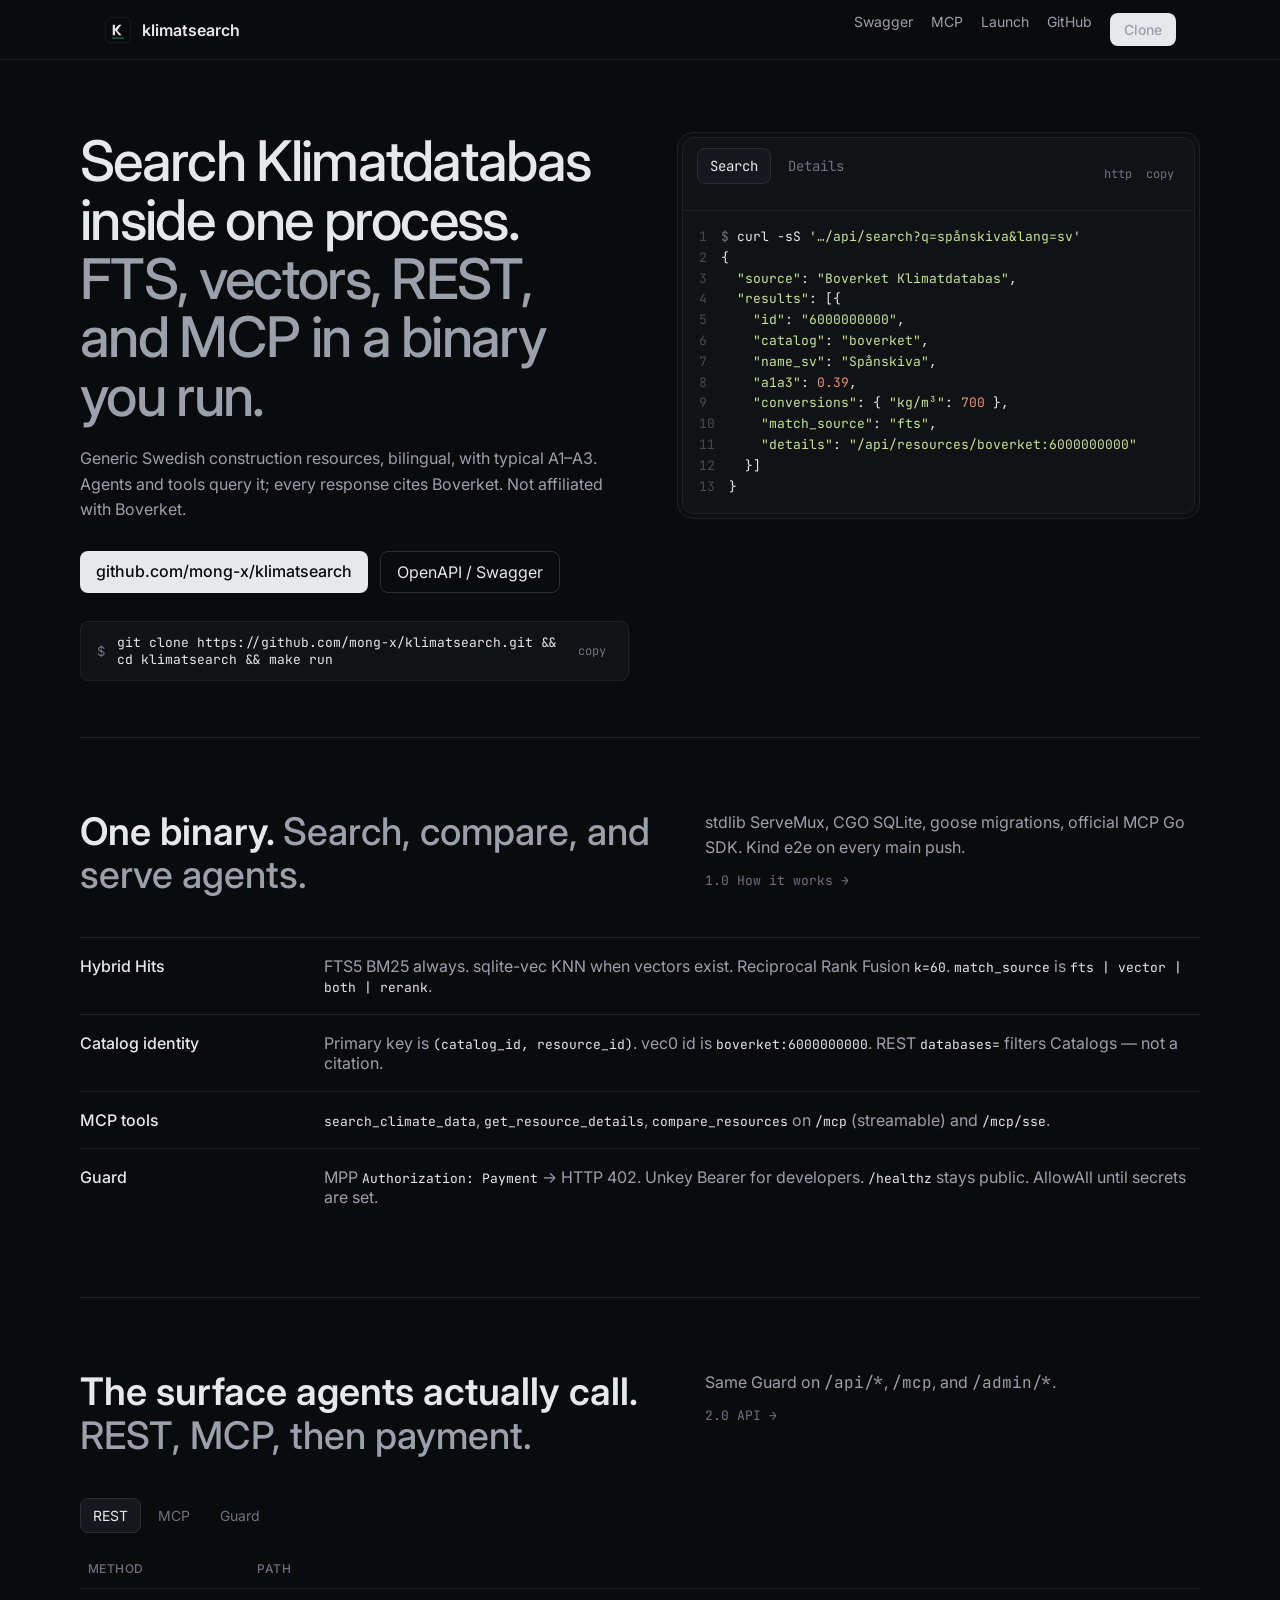
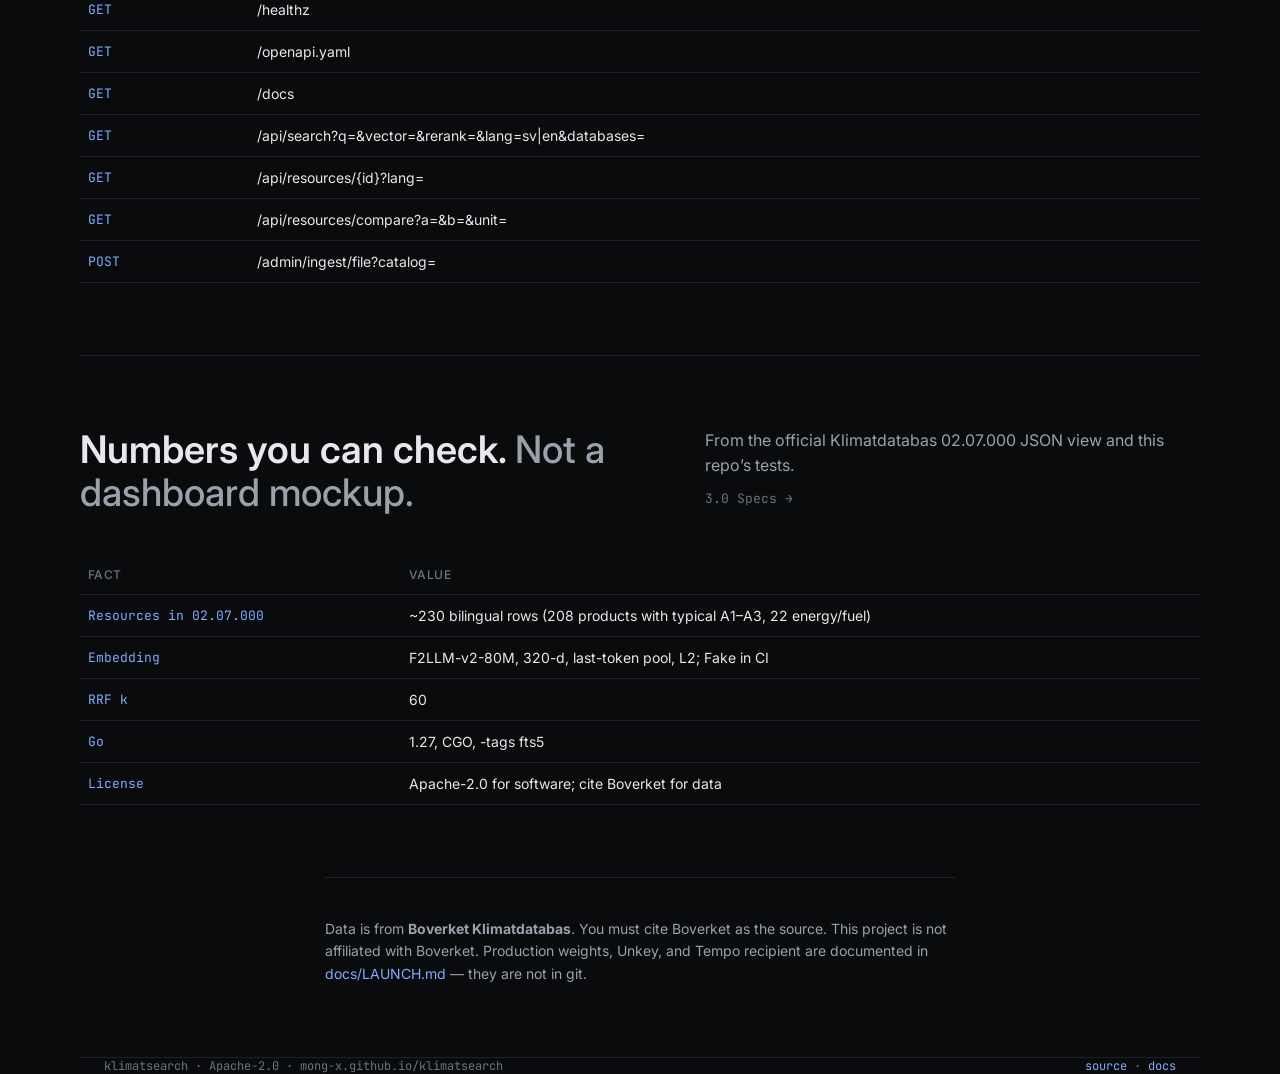
==== site/index.html @ 658141b3 "docs: OpenAPI 3 spec and Swagger UI on GitHub Pages Canonical spec is internal/api/openapi.yaml (ser" ====
<!DOCTYPE html>
<html lang="en">
<head>
  <meta charset="utf-8" />
  <meta name="viewport" content="width=device-width, initial-scale=1" />
  <title>klimatsearch — hybrid search + MCP for Boverket Klimatdatabas</title>
  <meta name="description" content="Single Go binary: SQLite FTS5 + sqlite-vec, REST and MCP over Boverket Klimatdatabas. Cite Boverket. Apache-2.0." />
  <link rel="canonical" href="https://mong-x.github.io/klimatsearch/" />
  <meta property="og:title" content="klimatsearch" />
  <meta property="og:description" content="Hybrid search and MCP server for Boverket Klimatdatabas." />
  <meta property="og:image" content="https://mong-x.github.io/klimatsearch/assets/og.jpg" />
  <meta property="og:type" content="website" />
  <meta name="twitter:card" content="summary_large_image" />
  <link rel="icon" href="assets/mark.svg" type="image/svg+xml" />
  <link rel="preconnect" href="https://fonts.googleapis.com" />
  <link rel="preconnect" href="https://fonts.gstatic.com" crossorigin />
  <link href="https://fonts.googleapis.com/css2?family=Inter:wght@400;500;600&family=JetBrains+Mono:wght@400;500&display=swap" rel="stylesheet" />
  <link rel="stylesheet" href="styles.css" />
</head>
<body>
  <nav>
    <div class="wrap" style="display:flex;align-items:center;gap:20px;width:100%">
      <a class="brand" href="./"><img src="assets/mark.svg" alt="" />klimatsearch</a>
      <div class="links">
        <a href="./swagger/">Swagger</a>
        <a href="https://github.com/mong-x/klimatsearch#mcp">MCP</a>
        <a href="https://github.com/mong-x/klimatsearch/blob/main/docs/LAUNCH.md">Launch</a>
        <a href="https://github.com/mong-x/klimatsearch">GitHub</a>
        <a class="btn" href="https://github.com/mong-x/klimatsearch#quick-start">Clone</a>
      </div>
    </div>
  </nav>

  <header class="wrap hero">
    <div>
      <h1>Search Klimatdatabas inside one process. <span>FTS, vectors, REST, and MCP in a binary you run.</span></h1>
      <p class="lead">Generic Swedish construction resources, bilingual, with typical A1–A3. Agents and tools query it; every response cites Boverket. Not affiliated with Boverket.</p>
      <div class="hero-actions">
        <a class="btn-primary" href="https://github.com/mong-x/klimatsearch">github.com/mong-x/klimatsearch</a>
        <a class="btn-ghost" href="./swagger/">OpenAPI / Swagger</a>
      </div>
      <div class="install" id="install">
        <span class="prompt">$</span>
        <code>git clone https://github.com/mong-x/klimatsearch.git &amp;&amp; cd klimatsearch &amp;&amp; make run</code>
        <button class="copy" type="button" data-copy="git clone https://github.com/mong-x/klimatsearch.git && cd klimatsearch && make run" aria-label="Copy install command">copy</button>
      </div>
    </div>
    <div class="frame" aria-label="Example search then details">
      <div class="frame-inner">
        <div class="chrome">
          <div class="tabs hero-tabs" role="tablist">
            <button type="button" role="tab" aria-selected="true" data-hero="search">Search</button>
            <button type="button" role="tab" aria-selected="false" data-hero="details">Details</button>
          </div>
          <span class="lang">http</span>
          <button class="copy" type="button" data-copy="curl -sS 'http://127.0.0.1:8080/api/search?q=spånskiva&amp;lang=sv'" aria-label="Copy curl">copy</button>
        </div>
        <pre class="hero-panel" id="hero-search"><span class="ln">1</span><span class="c">$</span> curl -sS <span class="s">'…/api/search?q=spånskiva&amp;lang=sv'</span>
<span class="ln">2</span>{
<span class="ln">3</span>  <span class="s">"source"</span>: <span class="s">"Boverket Klimatdatabas"</span>,
<span class="ln">4</span>  <span class="s">"results"</span>: [{
<span class="ln">5</span>    <span class="s">"id"</span>: <span class="s">"6000000000"</span>,
<span class="ln">6</span>    <span class="s">"catalog"</span>: <span class="s">"boverket"</span>,
<span class="ln">7</span>    <span class="s">"name_sv"</span>: <span class="s">"Spånskiva"</span>,
<span class="ln">8</span>    <span class="s">"a1a3"</span>: <span class="n">0.39</span>,
<span class="ln">9</span>    <span class="s">"conversions"</span>: { <span class="s">"kg/m³"</span>: <span class="n">700</span> },
<span class="ln">10</span>    <span class="s">"match_source"</span>: <span class="s">"fts"</span>,
<span class="ln">11</span>    <span class="s">"details"</span>: <span class="s">"/api/resources/boverket:6000000000"</span>
<span class="ln">12</span>  }]
<span class="ln">13</span>}</pre>
        <pre class="hero-panel" id="hero-details" hidden><span class="ln">1</span><span class="c">$</span> curl -sS <span class="s">'…/api/resources/boverket:6000000000'</span>
<span class="ln">2</span>{
<span class="ln">3</span>  <span class="s">"id"</span>: <span class="s">"6000000000"</span>,
<span class="ln">4</span>  <span class="s">"catalog"</span>: <span class="s">"boverket"</span>,
<span class="ln">5</span>  <span class="s">"name_sv"</span>: <span class="s">"Spånskiva"</span>,
<span class="ln">6</span>  <span class="s">"a1a3"</span>: <span class="n">0.39</span>,
<span class="ln">7</span>  <span class="s">"category"</span>: <span class="s">"Byggskivor"</span>,
<span class="ln">8</span>  <span class="s">"source"</span>: <span class="s">"Boverket Klimatdatabas"</span>,
<span class="ln">9</span>  <span class="s">"origin"</span>: <span class="s">"https://klimatdatabasen.boverket.se/detaljer/10/6000000000"</span>
<span class="ln">10</span>}
<span class="ln">11</span><span class="c"># GET …/api/resources/boverket:6000000000/origin → 302 to origin</span></pre>
      </div>
    </div>
  </header>

  <section class="wrap sec">
    <div class="head">
      <h2>One binary. <span>Search, compare, and serve agents.</span></h2>
      <p class="desc">stdlib ServeMux, CGO SQLite, goose migrations, official MCP Go SDK. Kind e2e on every main push.
        <span class="idx">1.0 How it works →</span>
      </p>
    </div>
    <dl class="defs">
      <div>
        <dt>Hybrid Hits</dt>
        <dd>FTS5 BM25 always. sqlite-vec KNN when vectors exist. Reciprocal Rank Fusion <code>k=60</code>. <code>match_source</code> is <code>fts | vector | both | rerank</code>.</dd>
      </div>
      <div>
        <dt>Catalog identity</dt>
        <dd>Primary key is <code>(catalog_id, resource_id)</code>. vec0 id is <code>boverket:6000000000</code>. REST <code>databases=</code> filters Catalogs — not a citation.</dd>
      </div>
      <div>
        <dt>MCP tools</dt>
        <dd><code>search_climate_data</code>, <code>get_resource_details</code>, <code>compare_resources</code> on <code>/mcp</code> (streamable) and <code>/mcp/sse</code>.</dd>
      </div>
      <div>
        <dt>Guard</dt>
        <dd>MPP <code>Authorization: Payment</code> → HTTP 402. Unkey Bearer for developers. <code>/healthz</code> stays public. AllowAll until secrets are set.</dd>
      </div>
    </dl>
  </section>

  <section class="wrap sec" id="api">
    <div class="head">
      <h2>The surface agents actually call. <span>REST, MCP, then payment.</span></h2>
      <p class="desc">Same Guard on <code>/api/*</code>, <code>/mcp</code>, and <code>/admin/*</code>.
        <span class="idx">2.0 API →</span>
      </p>
    </div>
    <div class="tabs" role="tablist">
      <button type="button" role="tab" aria-selected="true" data-tab="rest">REST</button>
      <button type="button" role="tab" aria-selected="false" data-tab="mcp">MCP</button>
      <button type="button" role="tab" aria-selected="false" data-tab="guard">Guard</button>
    </div>
    <div class="panel active" id="tab-rest" role="tabpanel">
      <table class="specs">
        <thead><tr><th>Method</th><th>Path</th></tr></thead>
        <tbody>
          <tr><td>GET</td><td>/healthz</td></tr>
          <tr><td>GET</td><td>/openapi.yaml</td></tr>
          <tr><td>GET</td><td>/docs</td></tr>
          <tr><td>GET</td><td>/api/search?q=&amp;vector=&amp;rerank=&amp;lang=sv|en&amp;databases=</td></tr>
          <tr><td>GET</td><td>/api/resources/{id}?lang=</td></tr>
          <tr><td>GET</td><td>/api/resources/compare?a=&amp;b=&amp;unit=</td></tr>
          <tr><td>POST</td><td>/admin/ingest/file?catalog=</td></tr>
        </tbody>
      </table>
    </div>
    <div class="panel" id="tab-mcp" role="tabpanel">
      <table class="specs">
        <thead><tr><th>Tool</th><th>Does</th></tr></thead>
        <tbody>
          <tr><td>search_climate_data</td><td>Query names and descriptions; optional databases[]</td></tr>
          <tr><td>get_resource_details</td><td>One Resource by prefixed or bare id</td></tr>
          <tr><td>compare_resources</td><td>A1–A3 of two Resources in one unit</td></tr>
        </tbody>
      </table>
    </div>
    <div class="panel" id="tab-guard" role="tabpanel">
      <table class="specs">
        <thead><tr><th>Credential</th><th>Result</th></tr></thead>
        <tbody>
          <tr><td>Authorization: Payment</td><td>mpp-go Charge; else 402 + WWW-Authenticate</td></tr>
          <tr><td>Authorization: Bearer</td><td>Unkey Keys.VerifyKey</td></tr>
          <tr><td>none, MPP configured</td><td>HTTP 402 challenge (no RPC)</td></tr>
          <tr><td>UNKEY_ROOT_KEY and MPP_SECRET_KEY unset</td><td>AllowAll (local / kind)</td></tr>
        </tbody>
      </table>
    </div>
  </section>

  <section class="wrap sec">
    <div class="head">
      <h2>Numbers you can check. <span>Not a dashboard mockup.</span></h2>
      <p class="desc">From the official Klimatdatabas 02.07.000 JSON view and this repo’s tests.
        <span class="idx">3.0 Specs →</span>
      </p>
    </div>
    <table class="specs">
      <thead><tr><th>Fact</th><th>Value</th></tr></thead>
      <tbody>
        <tr><td>Resources in 02.07.000</td><td>~230 bilingual rows (208 products with typical A1–A3, 22 energy/fuel)</td></tr>
        <tr><td>Embedding</td><td>F2LLM-v2-80M, 320-d, last-token pool, L2; Fake in CI</td></tr>
        <tr><td>RRF k</td><td>60</td></tr>
        <tr><td>Go</td><td>1.27, CGO, -tags fts5</td></tr>
        <tr><td>License</td><td>Apache-2.0 for software; cite Boverket for data</td></tr>
      </tbody>
    </table>
  </section>

  <p class="wrap cite">Data is from <strong>Boverket Klimatdatabas</strong>. You must cite Boverket as the source. This project is not affiliated with Boverket. Production weights, Unkey, and Tempo recipient are documented in <a href="https://github.com/mong-x/klimatsearch/blob/main/docs/LAUNCH.md">docs/LAUNCH.md</a> — they are not in git.</p>

  <footer class="wrap">
    <span>klimatsearch · Apache-2.0 · mong-x.github.io/klimatsearch</span>
    <span><a href="https://github.com/mong-x/klimatsearch">source</a> · <a href="https://github.com/mong-x/klimatsearch/blob/main/docs/README.md">docs</a></span>
  </footer>

  <script>
    document.querySelectorAll("[data-copy]").forEach((btn) => {
      btn.addEventListener("click", async () => {
        const text = btn.getAttribute("data-copy") || "";
        try {
          await navigator.clipboard.writeText(text);
          const prev = btn.textContent;
          btn.textContent = "copied";
          btn.setAttribute("aria-live", "polite");
          setTimeout(() => { btn.textContent = prev; }, 1200);
        } catch (_) {}
      });
    });
    const tabs = document.querySelectorAll('[data-tab]');
    tabs.forEach((tab) => {
      tab.addEventListener("click", () => {
        const id = tab.getAttribute("data-tab");
        tabs.forEach((t) => t.setAttribute("aria-selected", t === tab ? "true" : "false"));
        document.querySelectorAll(".panel").forEach((p) => {
          p.classList.toggle("active", p.id === "tab-" + id);
        });
      });
    });
    const heroTabs = document.querySelectorAll("[data-hero]");
    heroTabs.forEach((tab) => {
      tab.addEventListener("click", () => {
        const id = tab.getAttribute("data-hero");
        heroTabs.forEach((t) => t.setAttribute("aria-selected", t === tab ? "true" : "false"));
        document.querySelectorAll(".hero-panel").forEach((p) => {
          p.hidden = p.id !== "hero-" + id;
        });
        const copy = tab.closest(".chrome").querySelector(".copy");
        if (id === "details") {
          copy.setAttribute("data-copy", "curl -sS 'http://127.0.0.1:8080/api/resources/boverket:6000000000'");
        } else {
          copy.setAttribute("data-copy", "curl -sS 'http://127.0.0.1:8080/api/search?q=spånskiva&lang=sv'");
        }
      });
    });
  </script>
</body>
</html>
---- site/styles.css ----
:root {
  --bg-base: #0a0b0d;
  --bg-surface: #101216;
  --bg-elevated: #16181d;
  --border-subtle: #1e2127;
  --border-strong: #2a2e37;
  --text-primary: #e6e8eb;
  --text-secondary: #9ba1ac;
  --text-tertiary: #6b7280;
  --text-disabled: #454b54;
  --kw: #c792ea;
  --str: #c3e88d;
  --fn: #82aaff;
  --num: #f78c6c;
  --const: #ffcb6b;
  --pine: #1f6f4a;
  --font-sans: Inter, ui-sans-serif, system-ui, sans-serif;
  --font-mono: "JetBrains Mono", ui-monospace, monospace;
}

* { box-sizing: border-box; }
html, body { margin: 0; background: var(--bg-base); color: var(--text-primary); font-family: var(--font-sans); }
a { color: var(--fn); text-decoration: none; }
a:hover { text-decoration: underline; }
code, kbd, pre, .mono { font-family: var(--font-mono); }

.wrap { max-width: 1120px; margin: 0 auto; padding: 0 24px; }

nav {
  display: flex; align-items: center; gap: 20px;
  height: 60px; border-bottom: 1px solid var(--border-subtle);
  background: var(--bg-base); position: sticky; top: 0; z-index: 10;
}
nav .brand { display: flex; align-items: center; gap: 10px; color: var(--text-primary); font-weight: 600; }
nav .brand img { width: 28px; height: 28px; }
nav .links { margin-left: auto; display: flex; gap: 18px; font-size: 14px; }
nav .links a { color: var(--text-secondary); }
nav .btn {
  color: var(--bg-base); background: var(--text-primary);
  padding: 8px 14px; border-radius: 8px; font-size: 14px; font-weight: 500;
}
nav .btn:hover { text-decoration: none; opacity: 0.92; }

.hero { display: grid; grid-template-columns: 1.05fr 1fr; gap: 48px; padding: 72px 0 56px; align-items: start; }
.hero h1 {
  font-size: clamp(36px, 5vw, 56px); font-weight: 500; letter-spacing: -0.03em;
  line-height: 1.05; margin: 0 0 20px;
}
.hero h1 span { color: var(--text-secondary); }
.hero p.lead { color: var(--text-secondary); font-size: 16px; line-height: 1.6; max-width: 54ch; margin: 0 0 28px; }
.hero-actions { display: flex; gap: 12px; flex-wrap: wrap; margin-bottom: 28px; }
.hero-actions .btn-primary {
  background: var(--text-primary); color: var(--bg-base); padding: 10px 16px; border-radius: 8px; font-weight: 500;
}
.hero-actions .btn-ghost {
  border: 1px solid var(--border-strong); color: var(--text-primary); padding: 10px 16px; border-radius: 8px;
}
.hero-actions a:hover { text-decoration: none; }

.frame {
  border: 1px solid var(--border-subtle); background: #0d0e11;
  border-radius: 16px; padding: 4px;
}
.frame-inner {
  border: 1px solid var(--border-subtle); background: var(--bg-surface);
  border-radius: 12px; overflow: hidden;
}
.chrome {
  display: flex; align-items: center; gap: 8px;
  border-bottom: 1px solid var(--border-subtle); padding: 10px 14px;
  font-family: var(--font-mono); font-size: 13px; color: var(--text-secondary);
}
.hero-tabs { margin: 0; }
.hero-tabs button { font-family: var(--font-mono); font-size: 12px; padding: 4px 10px; }
pre[hidden] { display: none; }
.chrome .lang { margin-left: auto; color: var(--text-tertiary); font-size: 12px; }
.copy {
  background: none; border: 0; color: var(--text-tertiary); cursor: pointer;
  font-family: var(--font-mono); font-size: 12px;
}
.copy:hover { color: var(--text-secondary); }
pre {
  margin: 0; padding: 16px; overflow-x: auto; font-size: 13px; line-height: 1.6;
  color: var(--text-primary);
}
.ln { color: var(--text-disabled); user-select: none; padding-right: 14px; }
.k { color: var(--kw); }
.s { color: var(--str); }
.f { color: var(--fn); }
.n { color: var(--num); }
.c { color: var(--text-tertiary); }
.p { color: var(--pine); }

.install {
  display: flex; align-items: center; gap: 12px;
  border: 1px solid var(--border-subtle); background: var(--bg-surface);
  border-radius: 8px; padding: 12px 16px; font-size: 13px;
}
.install .prompt { color: var(--text-tertiary); user-select: none; }
.install code { color: var(--text-primary); }
.install .copy { margin-left: auto; }

.sec { padding: 72px 0; border-top: 1px solid var(--border-subtle); }
.head { display: grid; grid-template-columns: 1.2fr 1fr; gap: 32px; margin-bottom: 40px; }
.head h2 { font-size: clamp(26px, 3vw, 38px); font-weight: 600; line-height: 1.15; margin: 0; }
.head h2 span { color: var(--text-secondary); font-weight: 500; }
.head .desc { color: var(--text-secondary); font-size: 16px; line-height: 1.6; margin: 0; }
.head .idx { display: block; margin-top: 10px; font-family: var(--font-mono); font-size: 13px; color: var(--text-tertiary); }

dl.defs { margin: 0; }
dl.defs > div {
  display: grid; grid-template-columns: 220px 1fr; gap: 24px;
  padding: 18px 0; border-top: 1px solid var(--border-subtle);
}
dl.defs dt { font-weight: 500; }
dl.defs dd { margin: 0; color: var(--text-secondary); }
dl.defs dd code { font-size: 13px; color: var(--text-primary); }

.tabs { display: flex; gap: 4px; margin-bottom: 16px; }
.tabs button {
  background: transparent; border: 1px solid transparent; color: var(--text-tertiary);
  padding: 8px 12px; border-radius: 8px; cursor: pointer; font: inherit; font-size: 14px;
}
.tabs button[aria-selected="true"] {
  color: var(--text-primary); border-color: var(--border-strong); background: var(--bg-elevated);
}
.panel { display: none; }
.panel.active { display: block; }

table.specs { width: 100%; border-collapse: collapse; font-size: 14px; }
table.specs th, table.specs td {
  text-align: left; padding: 12px 8px; border-bottom: 1px solid var(--border-subtle);
  vertical-align: top;
}
table.specs th { color: var(--text-tertiary); font-weight: 500; font-size: 12px; letter-spacing: 0.04em; text-transform: uppercase; }
table.specs td:first-child { font-family: var(--font-mono); font-size: 13px; color: var(--fn); white-space: nowrap; }

.cite {
  border-top: 1px solid var(--border-subtle); padding: 40px 0 72px;
  color: var(--text-secondary); font-size: 14px; line-height: 1.6; max-width: 70ch;
}

footer {
  border-top: 1px solid var(--border-subtle); padding: 28px 0 48px;
  display: flex; justify-content: space-between; gap: 16px; flex-wrap: wrap;
  color: var(--text-tertiary); font-family: var(--font-mono); font-size: 12px;
}

@media (max-width: 860px) {
  .hero, .head, dl.defs > div { grid-template-columns: 1fr; gap: 16px; }
  nav .links a:not(.btn) { display: none; }
  .hero { padding: 40px 0 32px; }
  .sec { padding: 48px 0; }
  .hero-actions { flex-direction: column; align-items: stretch; }
  .hero-actions a { text-align: center; }
  .install { overflow-x: auto; }
}

@media (prefers-reduced-motion: reduce) {
  * { animation: none !important; transition: none !important; }
}
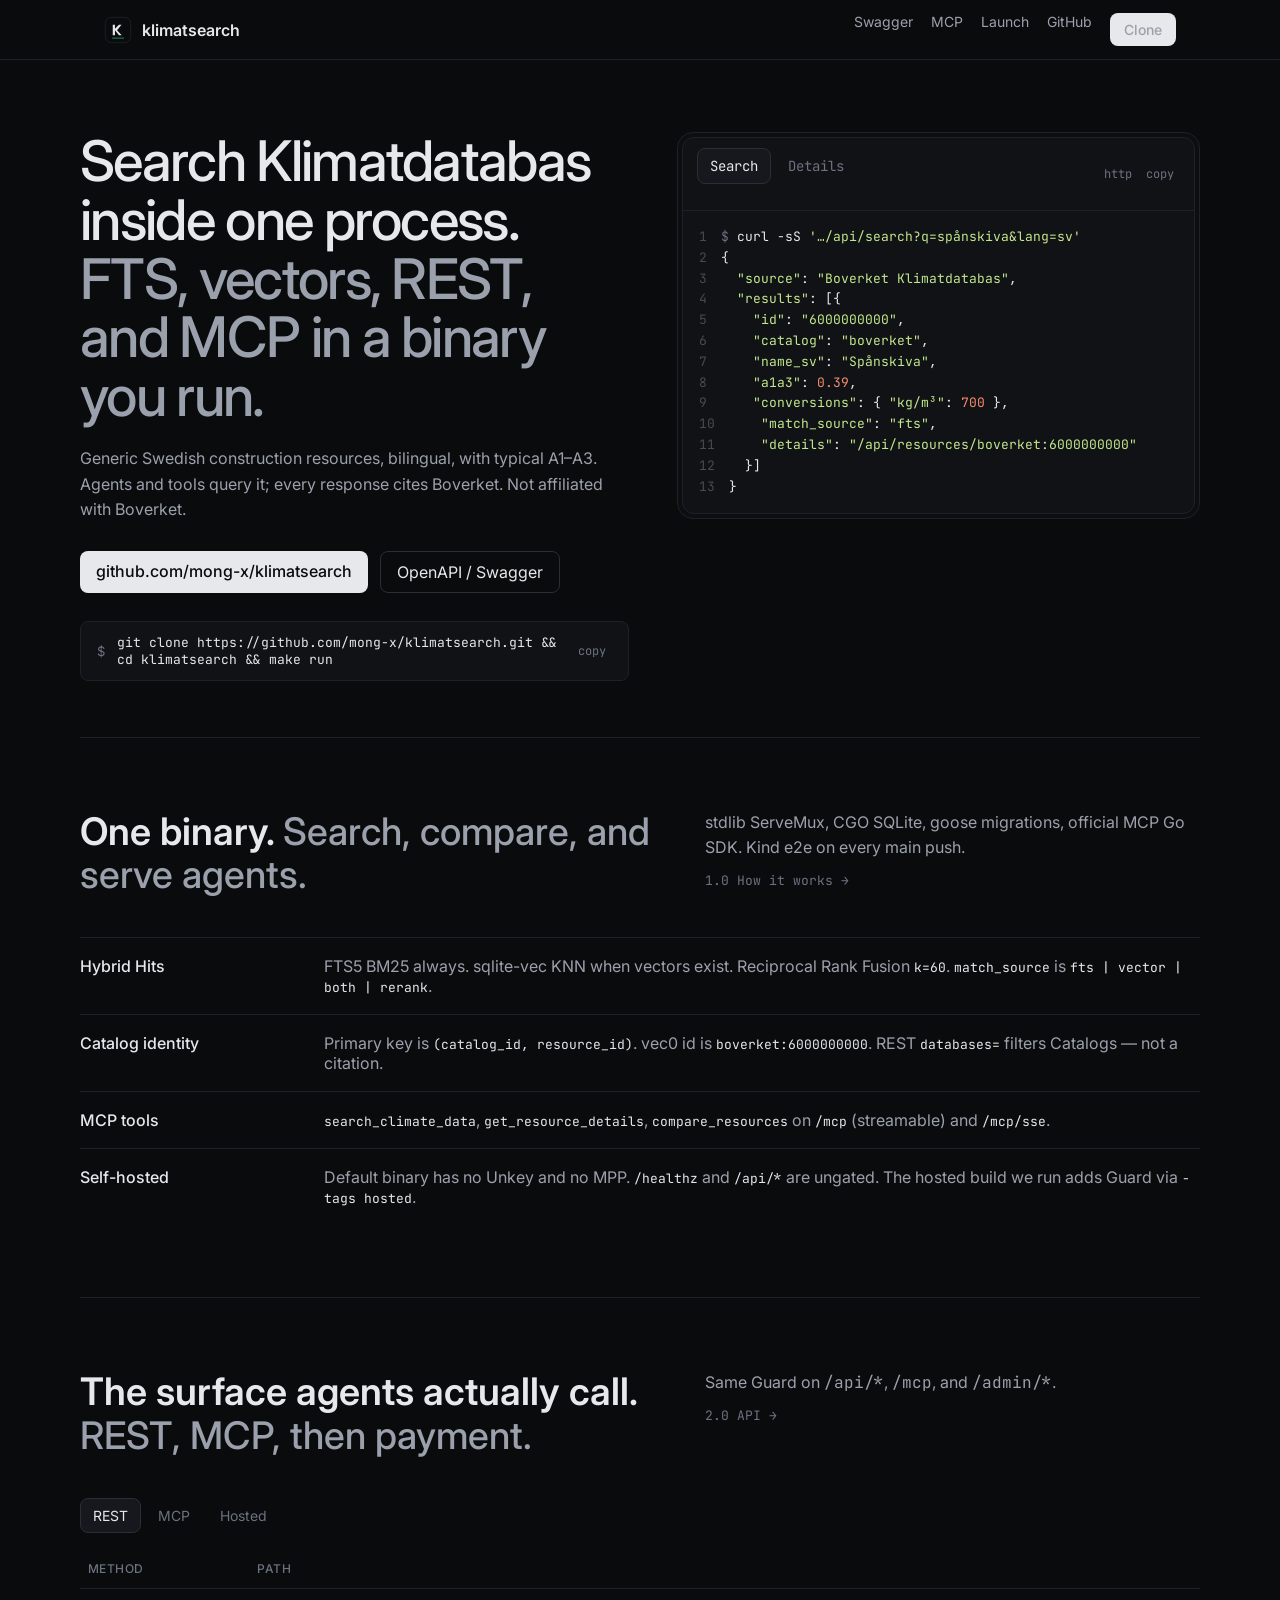
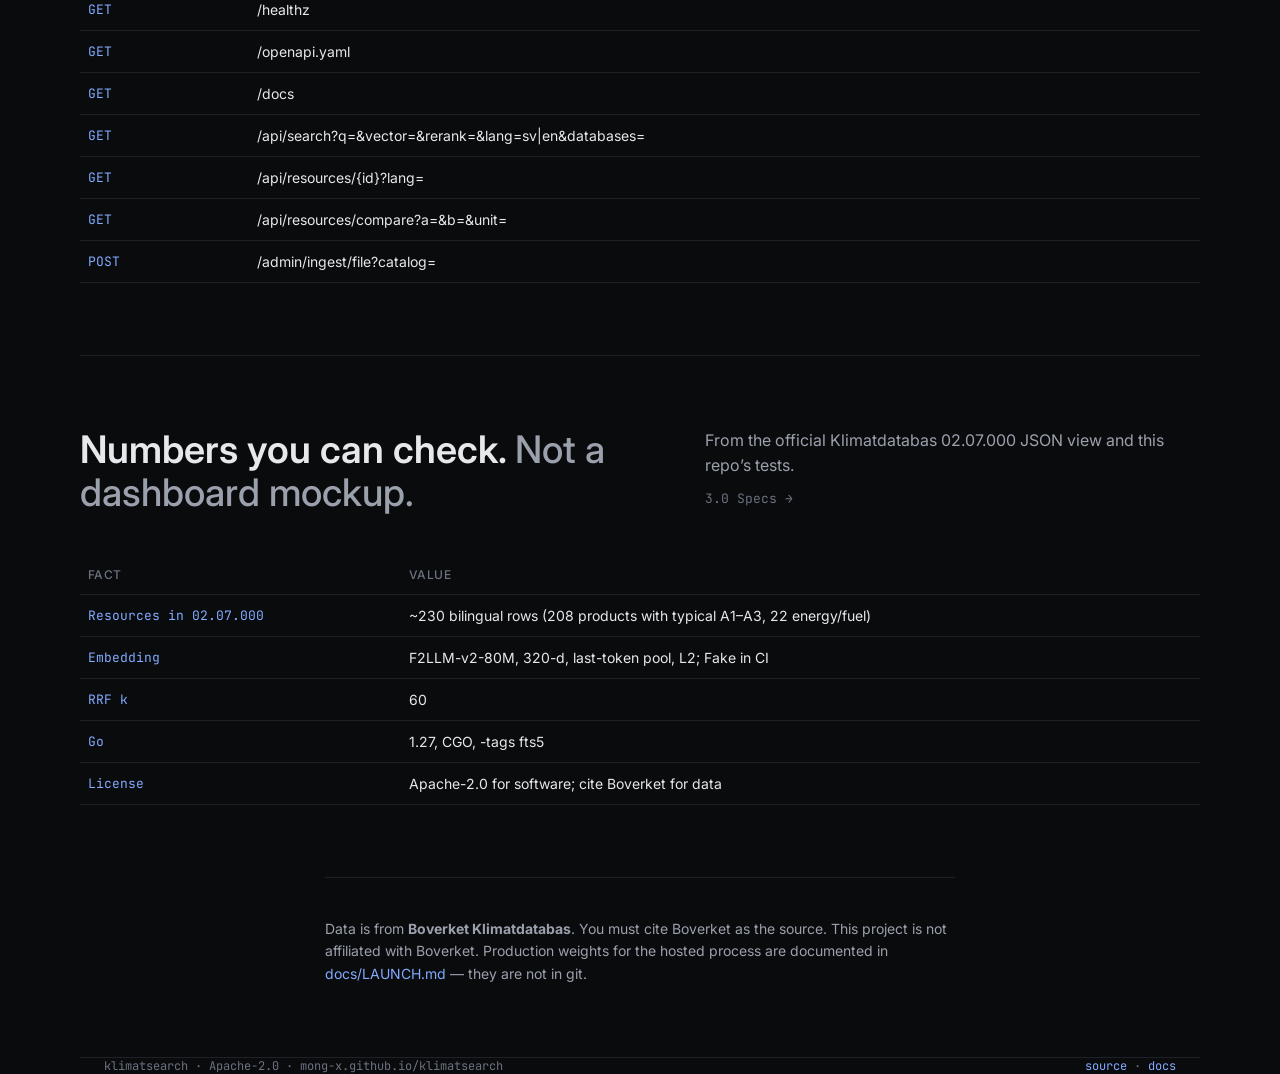
==== commit a707f63e: "build: keep Unkey and MPP out of the self-hosted binary Default make build/run/test and Docker compi" ====
--- a/site/index.html
+++ b/site/index.html
@@ -104,8 +104,8 @@
         <dd><code>search_climate_data</code>, <code>get_resource_details</code>, <code>compare_resources</code> on <code>/mcp</code> (streamable) and <code>/mcp/sse</code>.</dd>
       </div>
       <div>
-        <dt>Guard</dt>
-        <dd>MPP <code>Authorization: Payment</code> → HTTP 402. Unkey Bearer for developers. <code>/healthz</code> stays public. AllowAll until secrets are set.</dd>
+        <dt>Self-hosted</dt>
+        <dd>Default binary has no Unkey and no MPP. <code>/healthz</code> and <code>/api/*</code> are ungated. The hosted build we run adds Guard via <code>-tags hosted</code>.</dd>
       </div>
     </dl>
   </section>
@@ -120,7 +120,7 @@
     <div class="tabs" role="tablist">
       <button type="button" role="tab" aria-selected="true" data-tab="rest">REST</button>
       <button type="button" role="tab" aria-selected="false" data-tab="mcp">MCP</button>
-      <button type="button" role="tab" aria-selected="false" data-tab="guard">Guard</button>
+      <button type="button" role="tab" aria-selected="false" data-tab="guard">Hosted</button>
     </div>
     <div class="panel active" id="tab-rest" role="tabpanel">
       <table class="specs">
@@ -148,12 +148,10 @@
     </div>
     <div class="panel" id="tab-guard" role="tabpanel">
       <table class="specs">
-        <thead><tr><th>Credential</th><th>Result</th></tr></thead>
+        <thead><tr><th>Build</th><th>What you get</th></tr></thead>
         <tbody>
-          <tr><td>Authorization: Payment</td><td>mpp-go Charge; else 402 + WWW-Authenticate</td></tr>
-          <tr><td>Authorization: Bearer</td><td>Unkey Keys.VerifyKey</td></tr>
-          <tr><td>none, MPP configured</td><td>HTTP 402 challenge (no RPC)</td></tr>
-          <tr><td>UNKEY_ROOT_KEY and MPP_SECRET_KEY unset</td><td>AllowAll (local / kind)</td></tr>
+          <tr><td>make build</td><td>Self-hosted. No Unkey, no mpp-go. API is ungated.</td></tr>
+          <tr><td>make build-hosted</td><td>Our process. MPP Payment (402) and Unkey Bearer.</td></tr>
         </tbody>
       </table>
     </div>
@@ -178,7 +176,7 @@
     </table>
   </section>
 
-  <p class="wrap cite">Data is from <strong>Boverket Klimatdatabas</strong>. You must cite Boverket as the source. This project is not affiliated with Boverket. Production weights, Unkey, and Tempo recipient are documented in <a href="https://github.com/mong-x/klimatsearch/blob/main/docs/LAUNCH.md">docs/LAUNCH.md</a> — they are not in git.</p>
+  <p class="wrap cite">Data is from <strong>Boverket Klimatdatabas</strong>. You must cite Boverket as the source. This project is not affiliated with Boverket. Production weights for the hosted process are documented in <a href="https://github.com/mong-x/klimatsearch/blob/main/docs/LAUNCH.md">docs/LAUNCH.md</a> — they are not in git.</p>
 
   <footer class="wrap">
     <span>klimatsearch · Apache-2.0 · mong-x.github.io/klimatsearch</span>
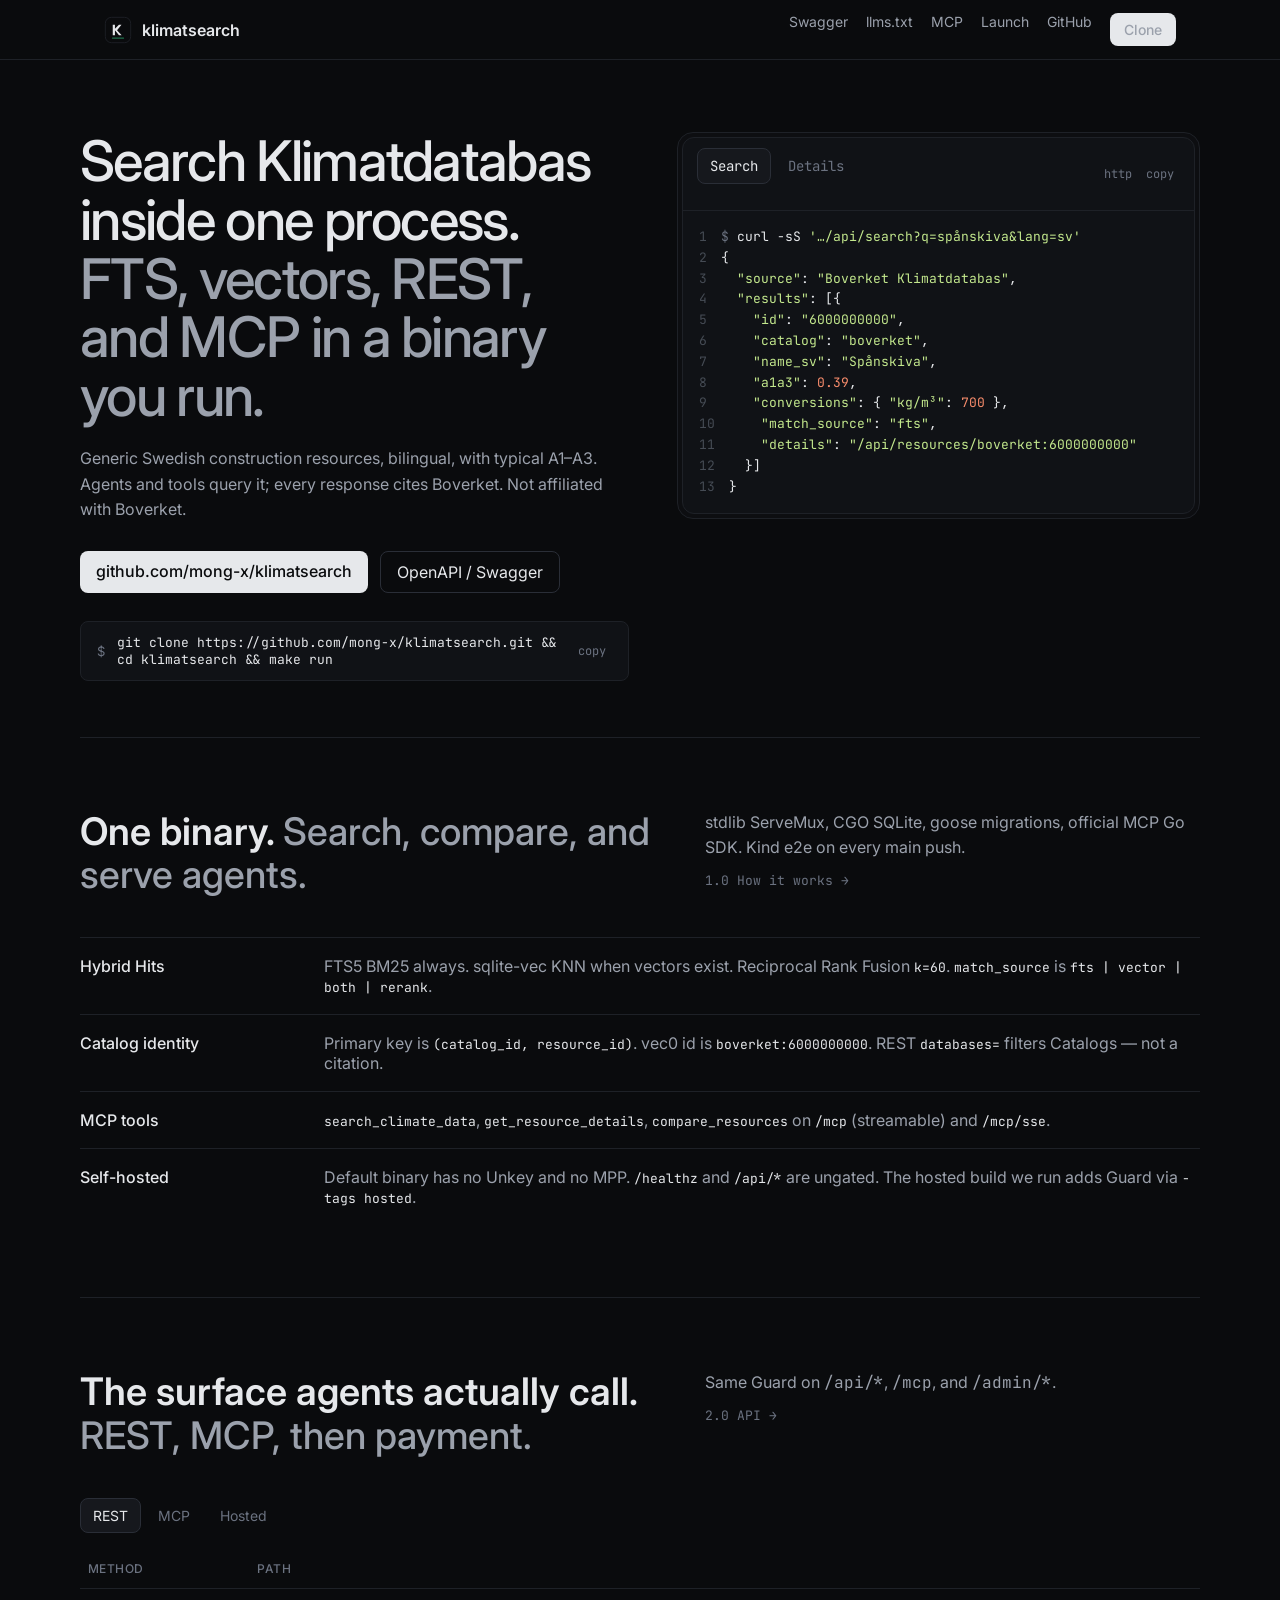
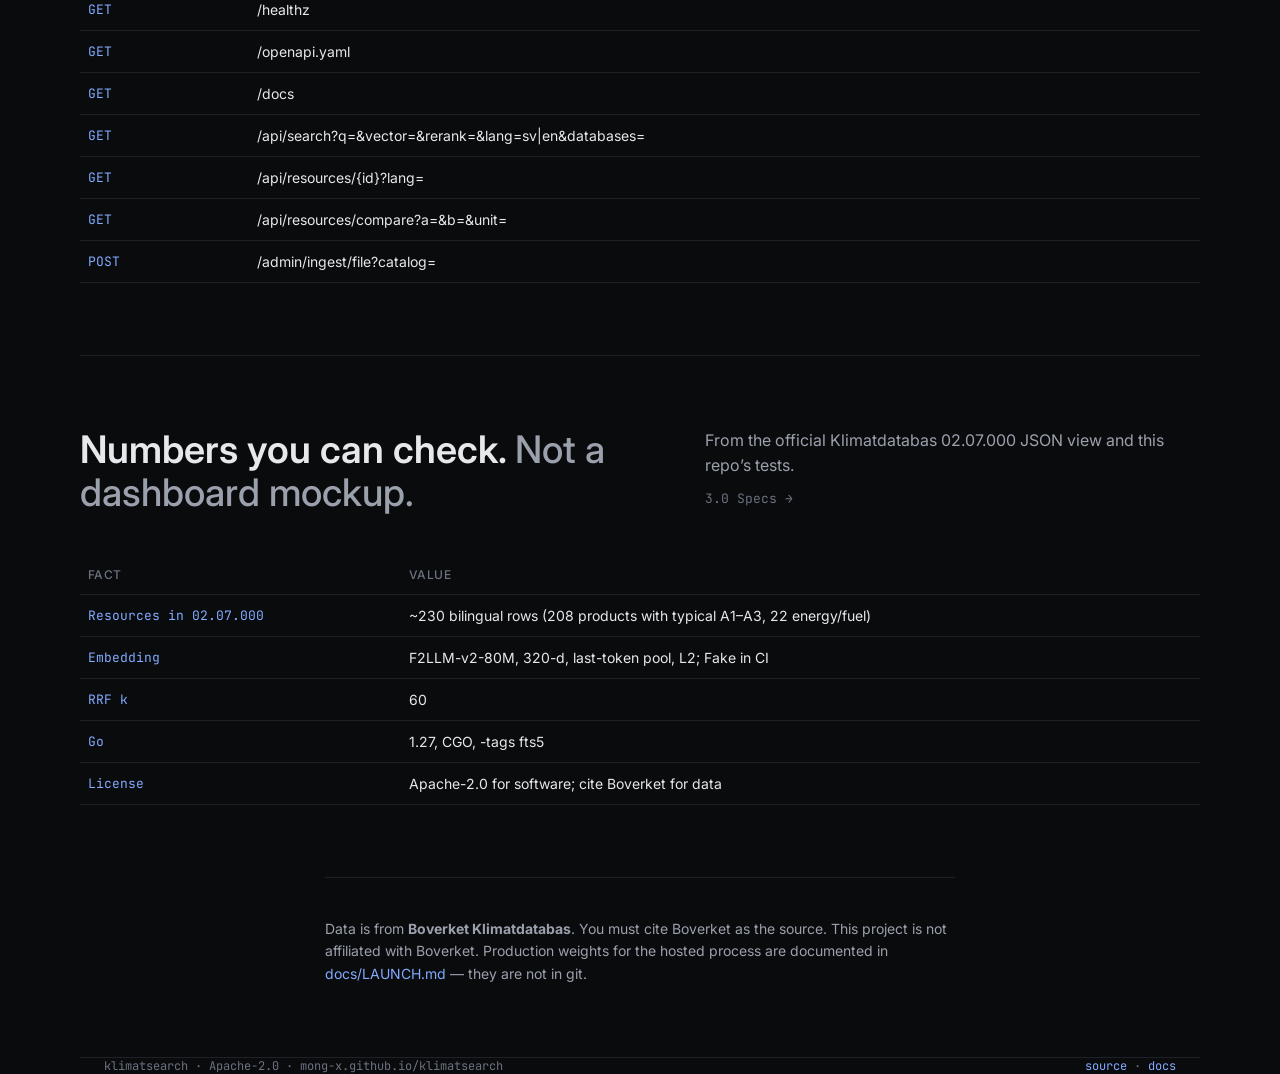
==== commit adc8fa9f: "feat: BGE INT8 rerank, Boverket modules, agent self-host Golden eval (n=44, 02.07.000): BGE-m3 INT8 " ====
--- a/site/index.html
+++ b/site/index.html
@@ -23,6 +23,7 @@
       <a class="brand" href="./"><img src="assets/mark.svg" alt="" />klimatsearch</a>
       <div class="links">
         <a href="./swagger/">Swagger</a>
+        <a href="./llms.txt">llms.txt</a>
         <a href="https://github.com/mong-x/klimatsearch#mcp">MCP</a>
         <a href="https://github.com/mong-x/klimatsearch/blob/main/docs/LAUNCH.md">Launch</a>
         <a href="https://github.com/mong-x/klimatsearch">GitHub</a>
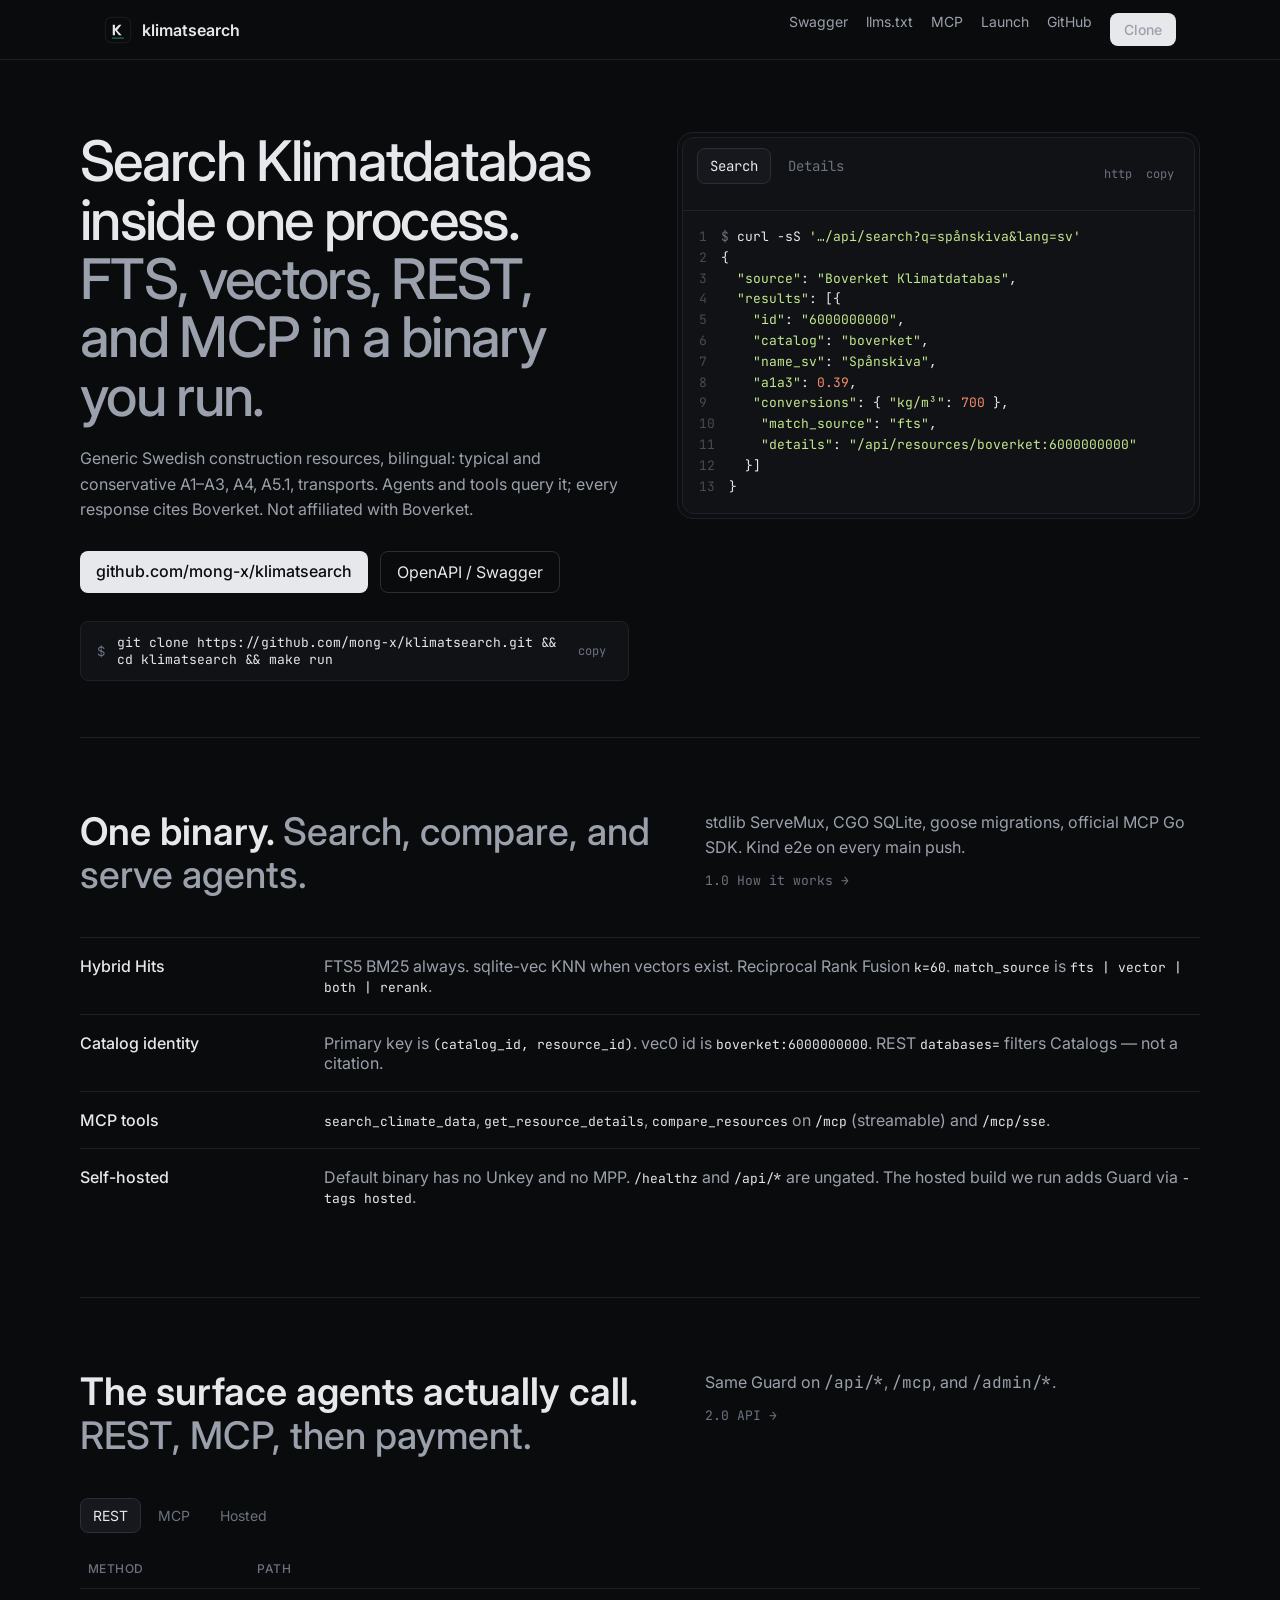
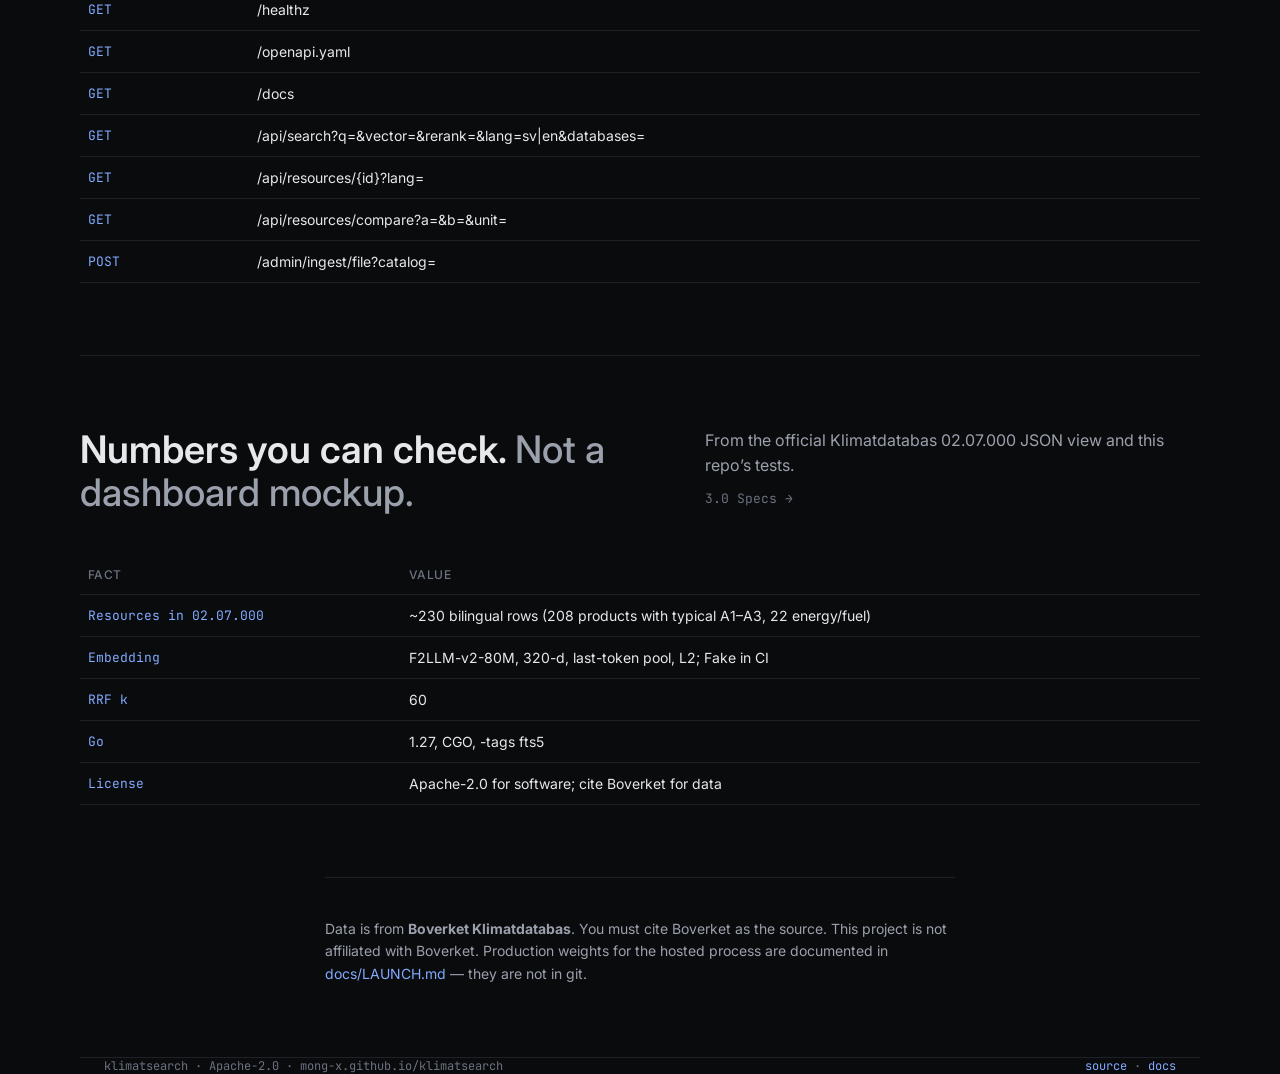
==== commit 0c0c1e20: "docs: eval Use column and realistic Klimatdatabas images Mark BGE-m3 INT8 as the only reranker to sh" ====
--- a/site/index.html
+++ b/site/index.html
@@ -35,7 +35,7 @@
   <header class="wrap hero">
     <div>
       <h1>Search Klimatdatabas inside one process. <span>FTS, vectors, REST, and MCP in a binary you run.</span></h1>
-      <p class="lead">Generic Swedish construction resources, bilingual, with typical A1–A3. Agents and tools query it; every response cites Boverket. Not affiliated with Boverket.</p>
+      <p class="lead">Generic Swedish construction resources, bilingual: typical and conservative A1–A3, A4, A5.1, transports. Agents and tools query it; every response cites Boverket. Not affiliated with Boverket.</p>
       <div class="hero-actions">
         <a class="btn-primary" href="https://github.com/mong-x/klimatsearch">github.com/mong-x/klimatsearch</a>
         <a class="btn-ghost" href="./swagger/">OpenAPI / Swagger</a>
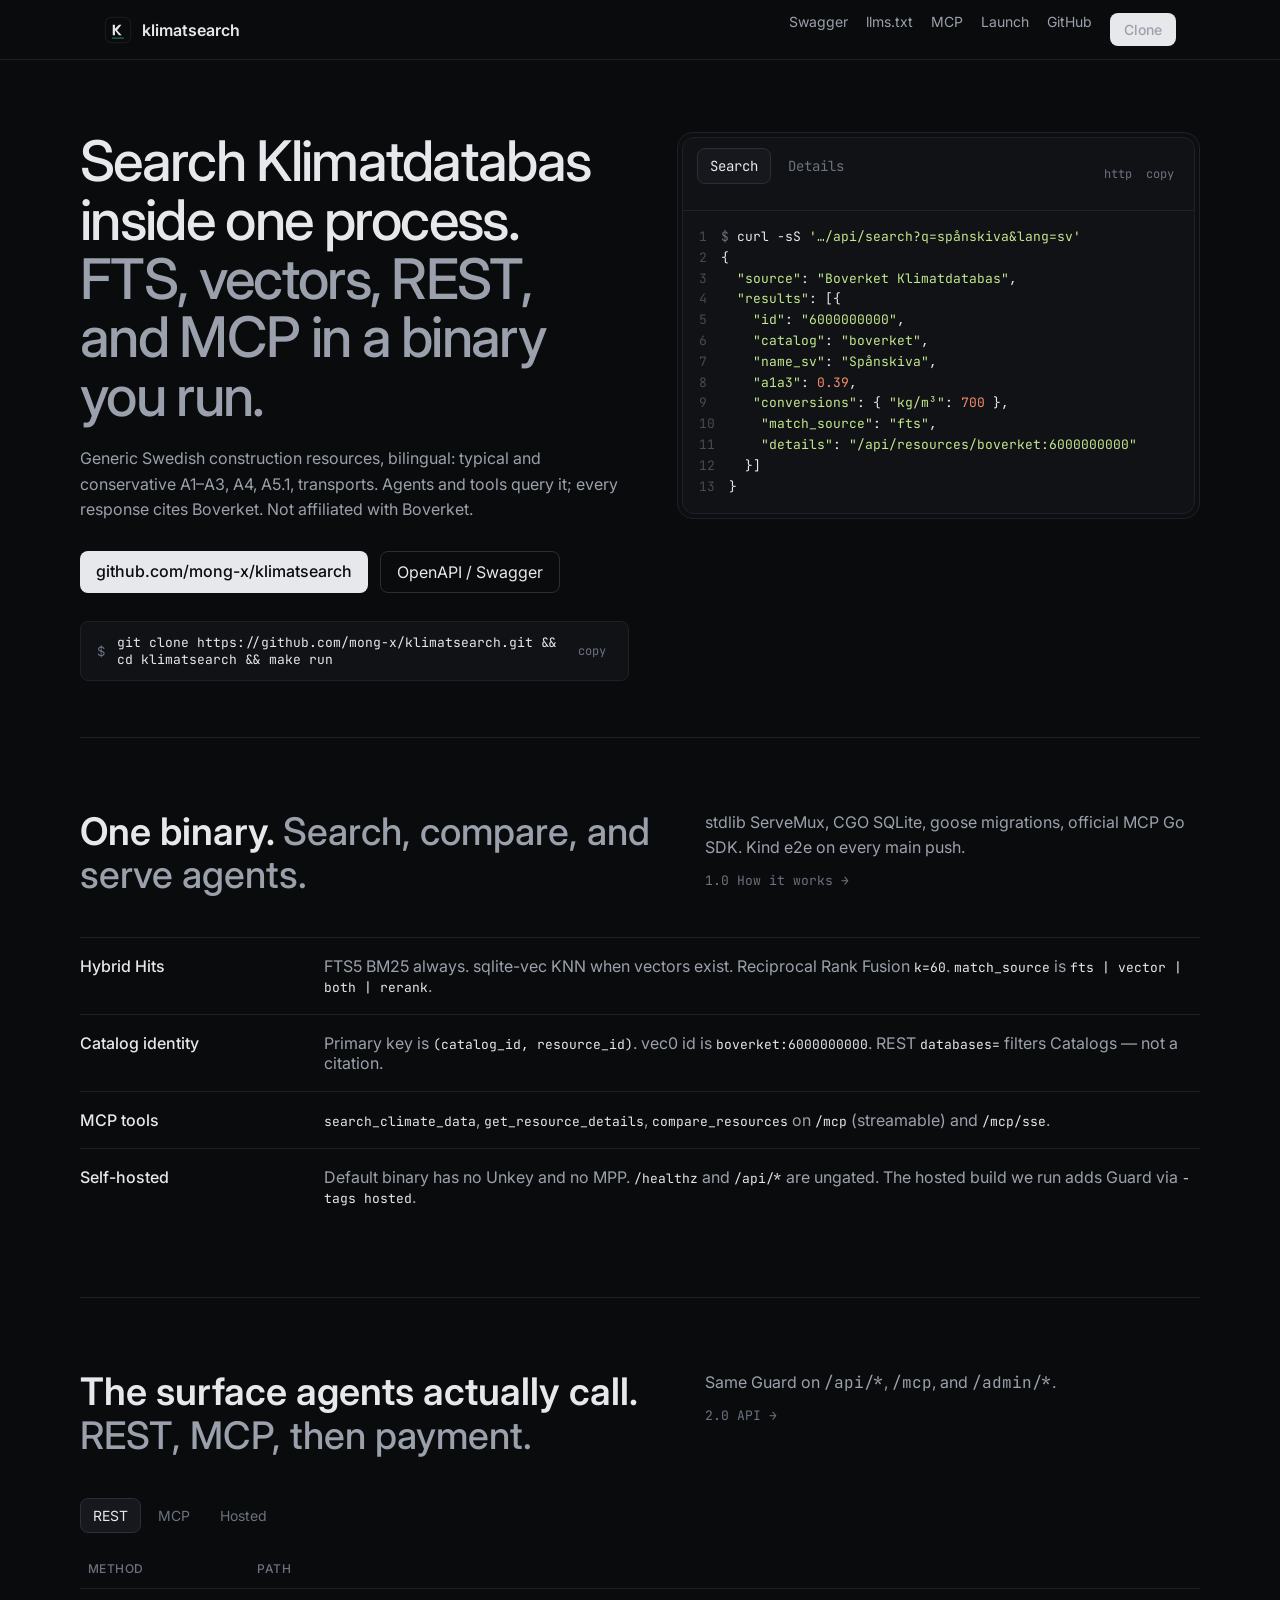
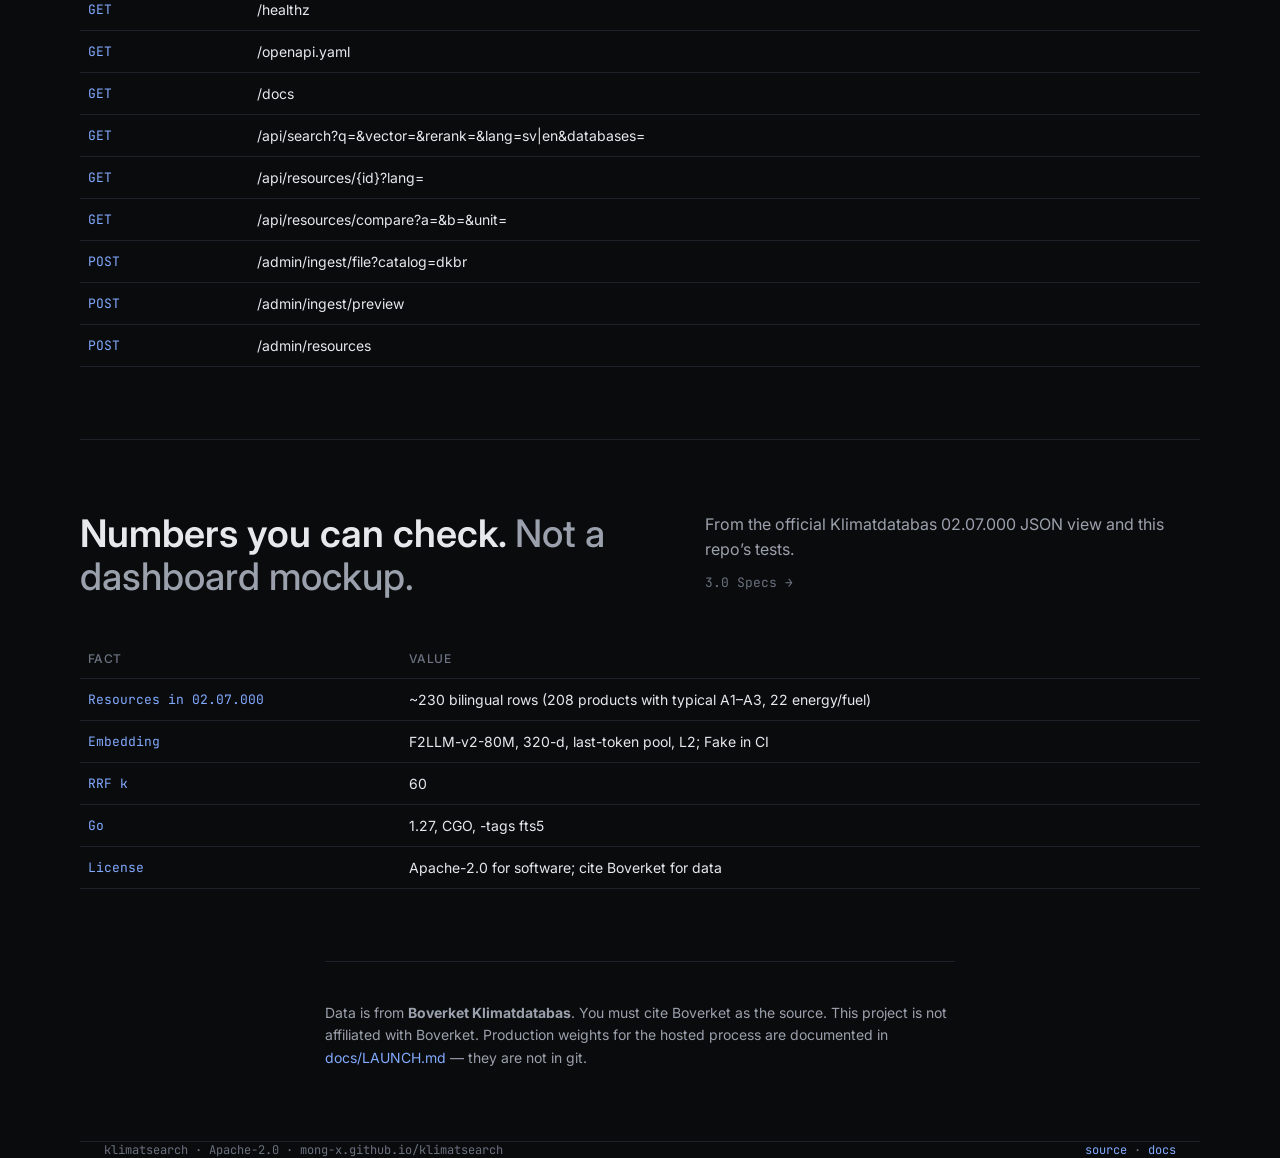
==== commit c22685e3: "feat: operator console, dkbr Catalog, and mapped file ingest Serve a Query/Data/Ingest/Lab html/temp" ====
--- a/site/index.html
+++ b/site/index.html
@@ -133,7 +133,9 @@
           <tr><td>GET</td><td>/api/search?q=&amp;vector=&amp;rerank=&amp;lang=sv|en&amp;databases=</td></tr>
           <tr><td>GET</td><td>/api/resources/{id}?lang=</td></tr>
           <tr><td>GET</td><td>/api/resources/compare?a=&amp;b=&amp;unit=</td></tr>
-          <tr><td>POST</td><td>/admin/ingest/file?catalog=</td></tr>
+          <tr><td>POST</td><td>/admin/ingest/file?catalog=dkbr</td></tr>
+          <tr><td>POST</td><td>/admin/ingest/preview</td></tr>
+          <tr><td>POST</td><td>/admin/resources</td></tr>
         </tbody>
       </table>
     </div>
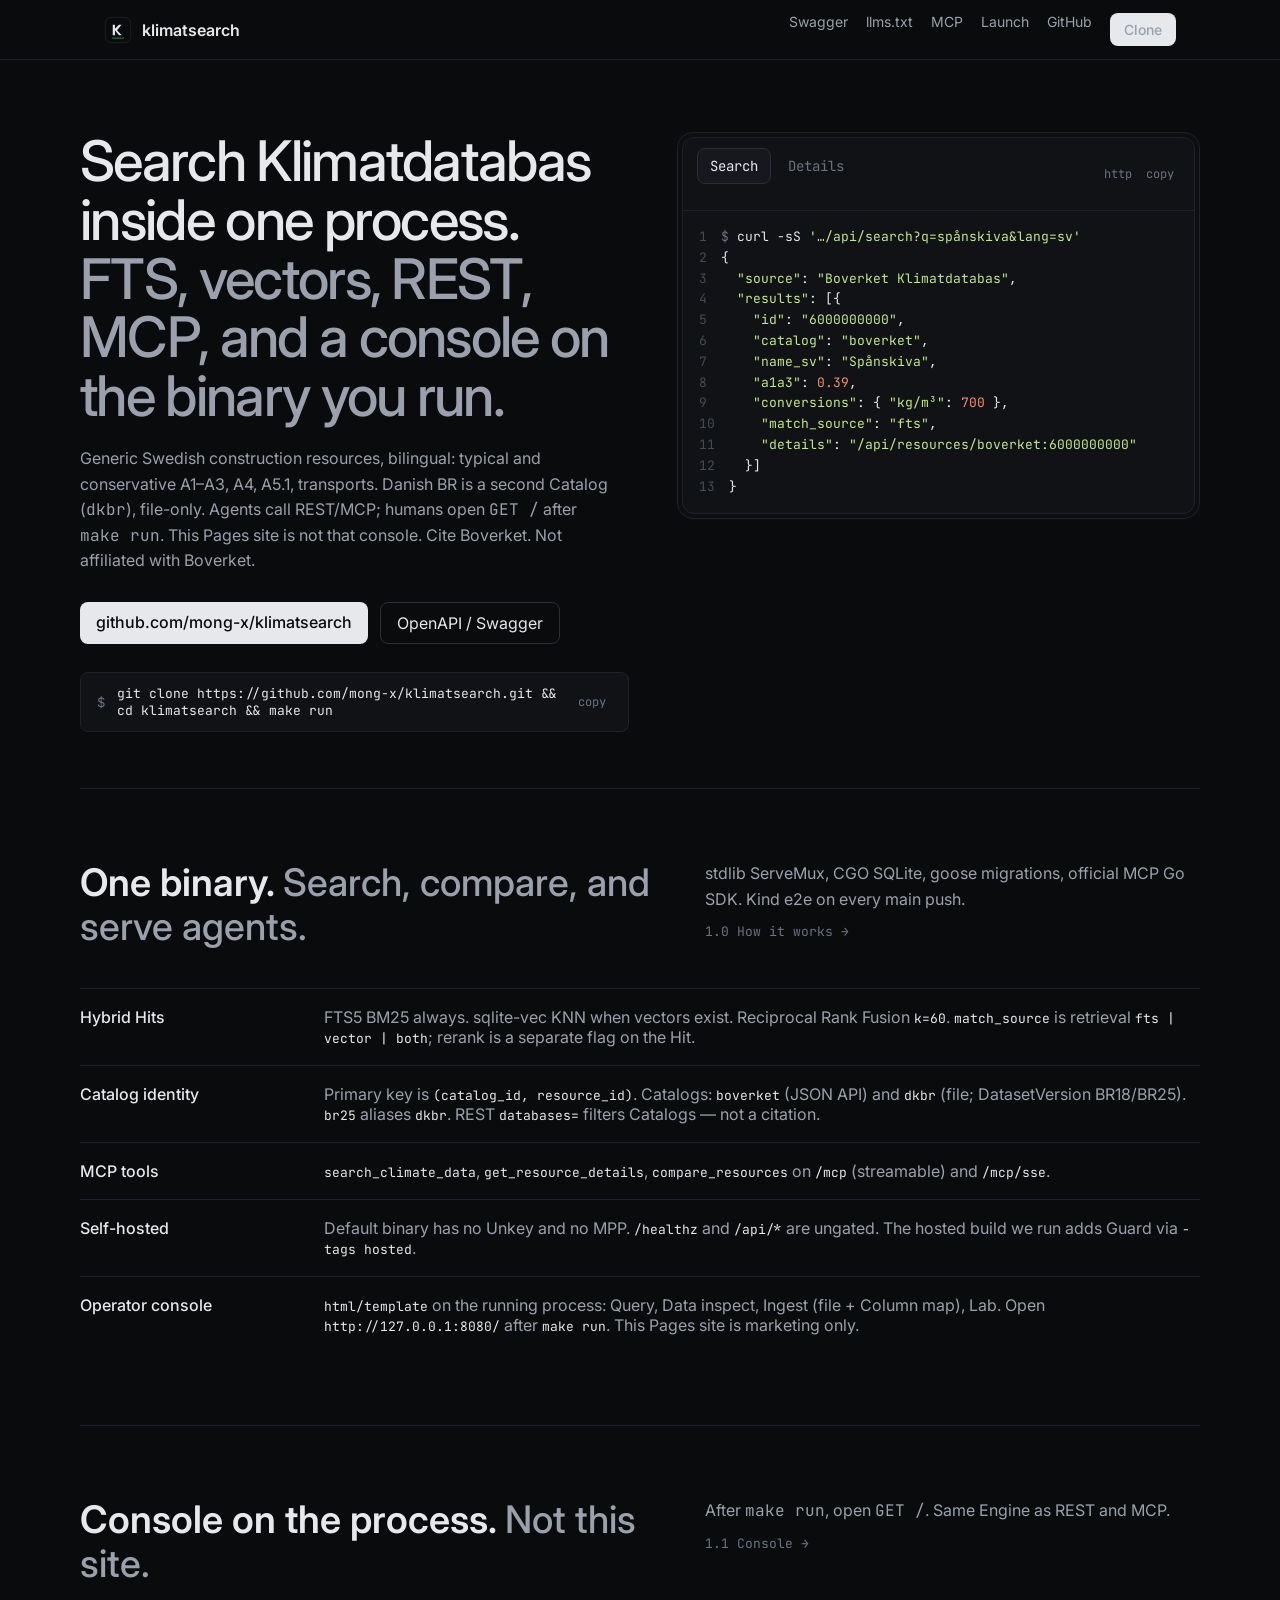
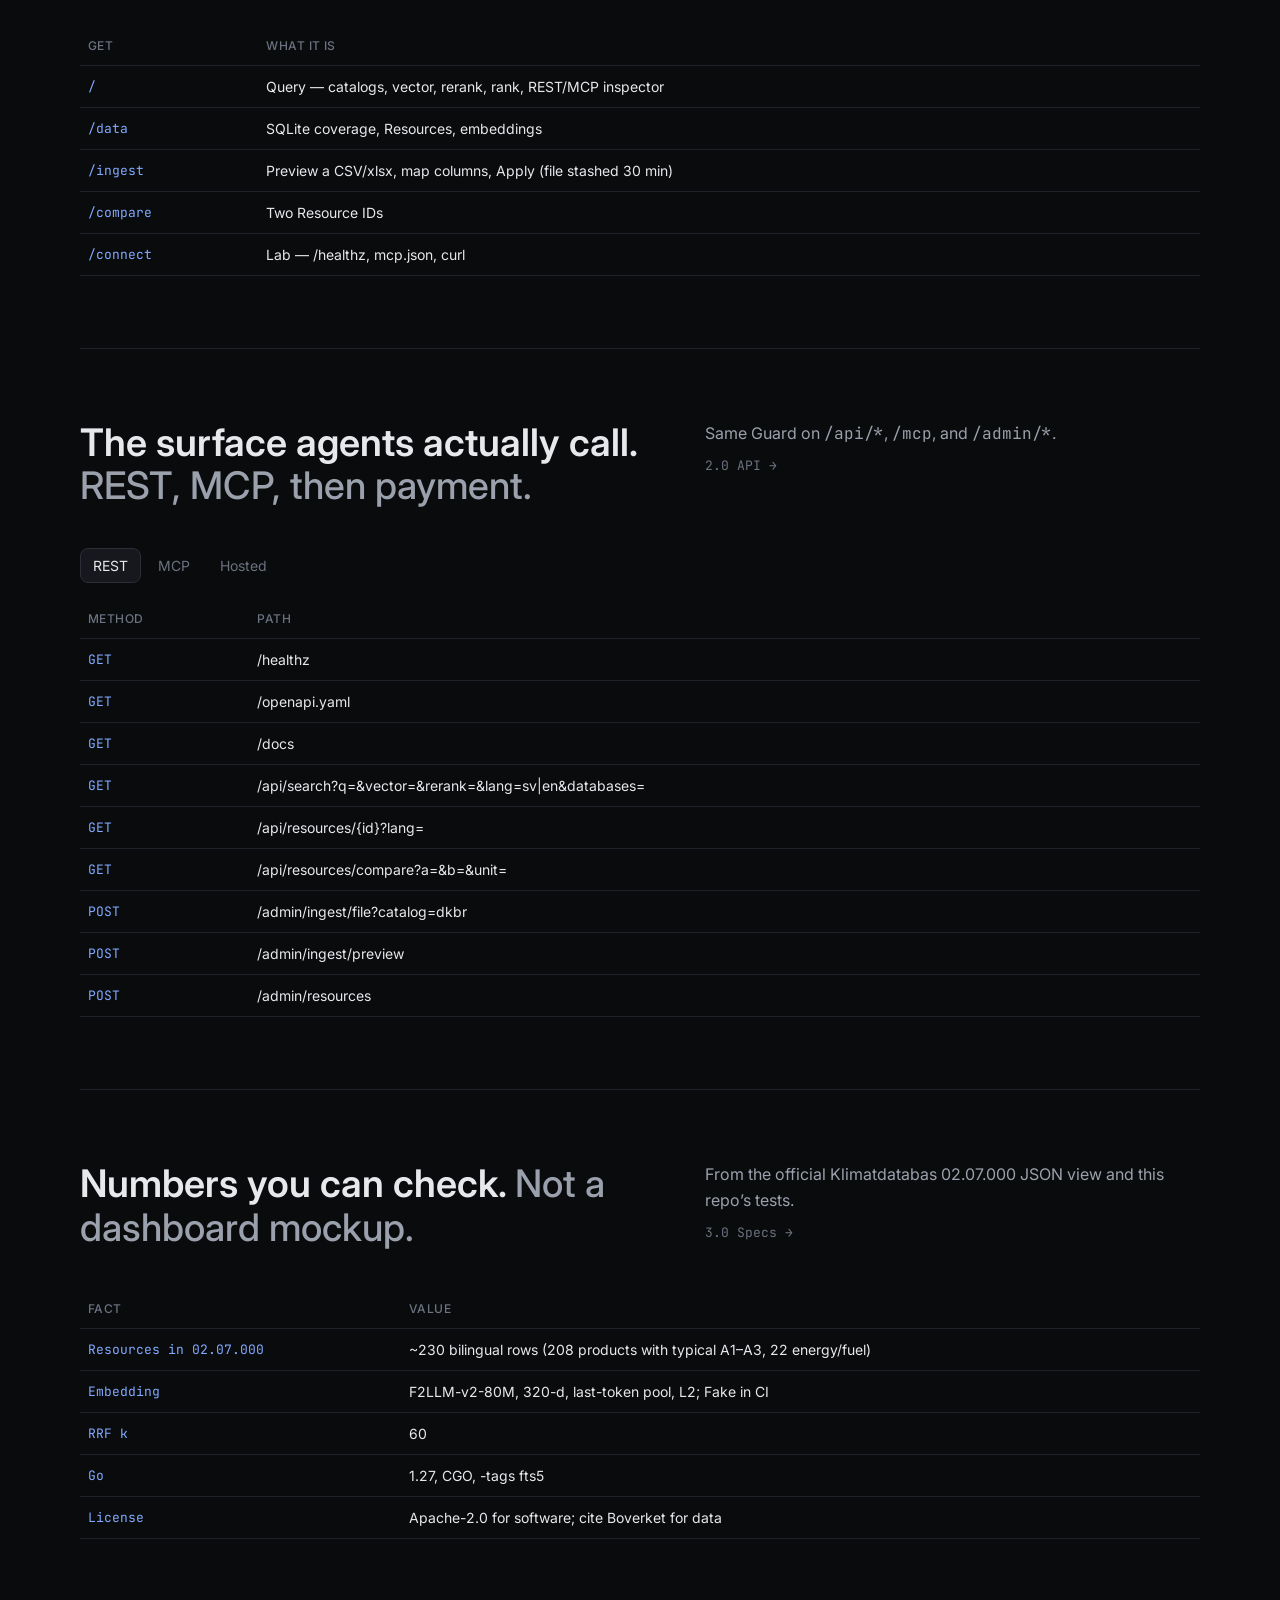
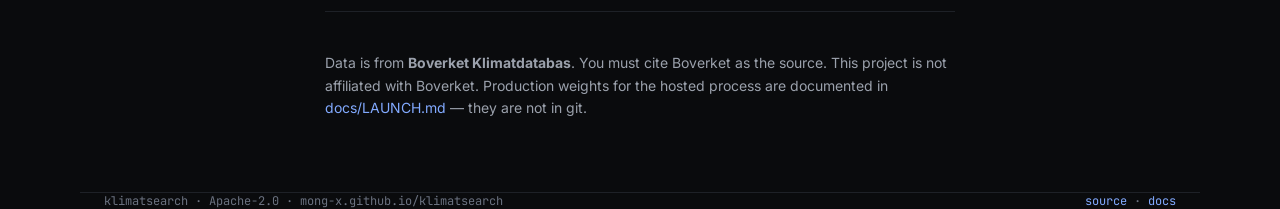
==== commit 92fbcbe9: "docs: document the operator console on README and Pages Add Console and Catalogs sections. Pages now" ====
--- a/site/index.html
+++ b/site/index.html
@@ -34,8 +34,8 @@
 
   <header class="wrap hero">
     <div>
-      <h1>Search Klimatdatabas inside one process. <span>FTS, vectors, REST, and MCP in a binary you run.</span></h1>
-      <p class="lead">Generic Swedish construction resources, bilingual: typical and conservative A1–A3, A4, A5.1, transports. Agents and tools query it; every response cites Boverket. Not affiliated with Boverket.</p>
+      <h1>Search Klimatdatabas inside one process. <span>FTS, vectors, REST, MCP, and a console on the binary you run.</span></h1>
+      <p class="lead">Generic Swedish construction resources, bilingual: typical and conservative A1–A3, A4, A5.1, transports. Danish BR is a second Catalog (<code>dkbr</code>), file-only. Agents call REST/MCP; humans open <code>GET /</code> after <code>make run</code>. This Pages site is not that console. Cite Boverket. Not affiliated with Boverket.</p>
       <div class="hero-actions">
         <a class="btn-primary" href="https://github.com/mong-x/klimatsearch">github.com/mong-x/klimatsearch</a>
         <a class="btn-ghost" href="./swagger/">OpenAPI / Swagger</a>
@@ -94,11 +94,11 @@
     <dl class="defs">
       <div>
         <dt>Hybrid Hits</dt>
-        <dd>FTS5 BM25 always. sqlite-vec KNN when vectors exist. Reciprocal Rank Fusion <code>k=60</code>. <code>match_source</code> is <code>fts | vector | both | rerank</code>.</dd>
+        <dd>FTS5 BM25 always. sqlite-vec KNN when vectors exist. Reciprocal Rank Fusion <code>k=60</code>. <code>match_source</code> is retrieval <code>fts | vector | both</code>; rerank is a separate flag on the Hit.</dd>
       </div>
       <div>
         <dt>Catalog identity</dt>
-        <dd>Primary key is <code>(catalog_id, resource_id)</code>. vec0 id is <code>boverket:6000000000</code>. REST <code>databases=</code> filters Catalogs — not a citation.</dd>
+        <dd>Primary key is <code>(catalog_id, resource_id)</code>. Catalogs: <code>boverket</code> (JSON API) and <code>dkbr</code> (file; DatasetVersion BR18/BR25). <code>br25</code> aliases <code>dkbr</code>. REST <code>databases=</code> filters Catalogs — not a citation.</dd>
       </div>
       <div>
         <dt>MCP tools</dt>
@@ -108,7 +108,30 @@
         <dt>Self-hosted</dt>
         <dd>Default binary has no Unkey and no MPP. <code>/healthz</code> and <code>/api/*</code> are ungated. The hosted build we run adds Guard via <code>-tags hosted</code>.</dd>
       </div>
+      <div>
+        <dt>Operator console</dt>
+        <dd><code>html/template</code> on the running process: Query, Data inspect, Ingest (file + Column map), Lab. Open <code>http://127.0.0.1:8080/</code> after <code>make run</code>. This Pages site is marketing only.</dd>
+      </div>
     </dl>
+  </section>
+
+  <section class="wrap sec" id="console">
+    <div class="head">
+      <h2>Console on the process. <span>Not this site.</span></h2>
+      <p class="desc">After <code>make run</code>, open <code>GET /</code>. Same Engine as REST and MCP.
+        <span class="idx">1.1 Console →</span>
+      </p>
+    </div>
+    <table class="specs">
+      <thead><tr><th>GET</th><th>What it is</th></tr></thead>
+      <tbody>
+        <tr><td>/</td><td>Query — catalogs, vector, rerank, rank, REST/MCP inspector</td></tr>
+        <tr><td>/data</td><td>SQLite coverage, Resources, embeddings</td></tr>
+        <tr><td>/ingest</td><td>Preview a CSV/xlsx, map columns, Apply (file stashed 30 min)</td></tr>
+        <tr><td>/compare</td><td>Two Resource IDs</td></tr>
+        <tr><td>/connect</td><td>Lab — /healthz, mcp.json, curl</td></tr>
+      </tbody>
+    </table>
   </section>
 
   <section class="wrap sec" id="api">
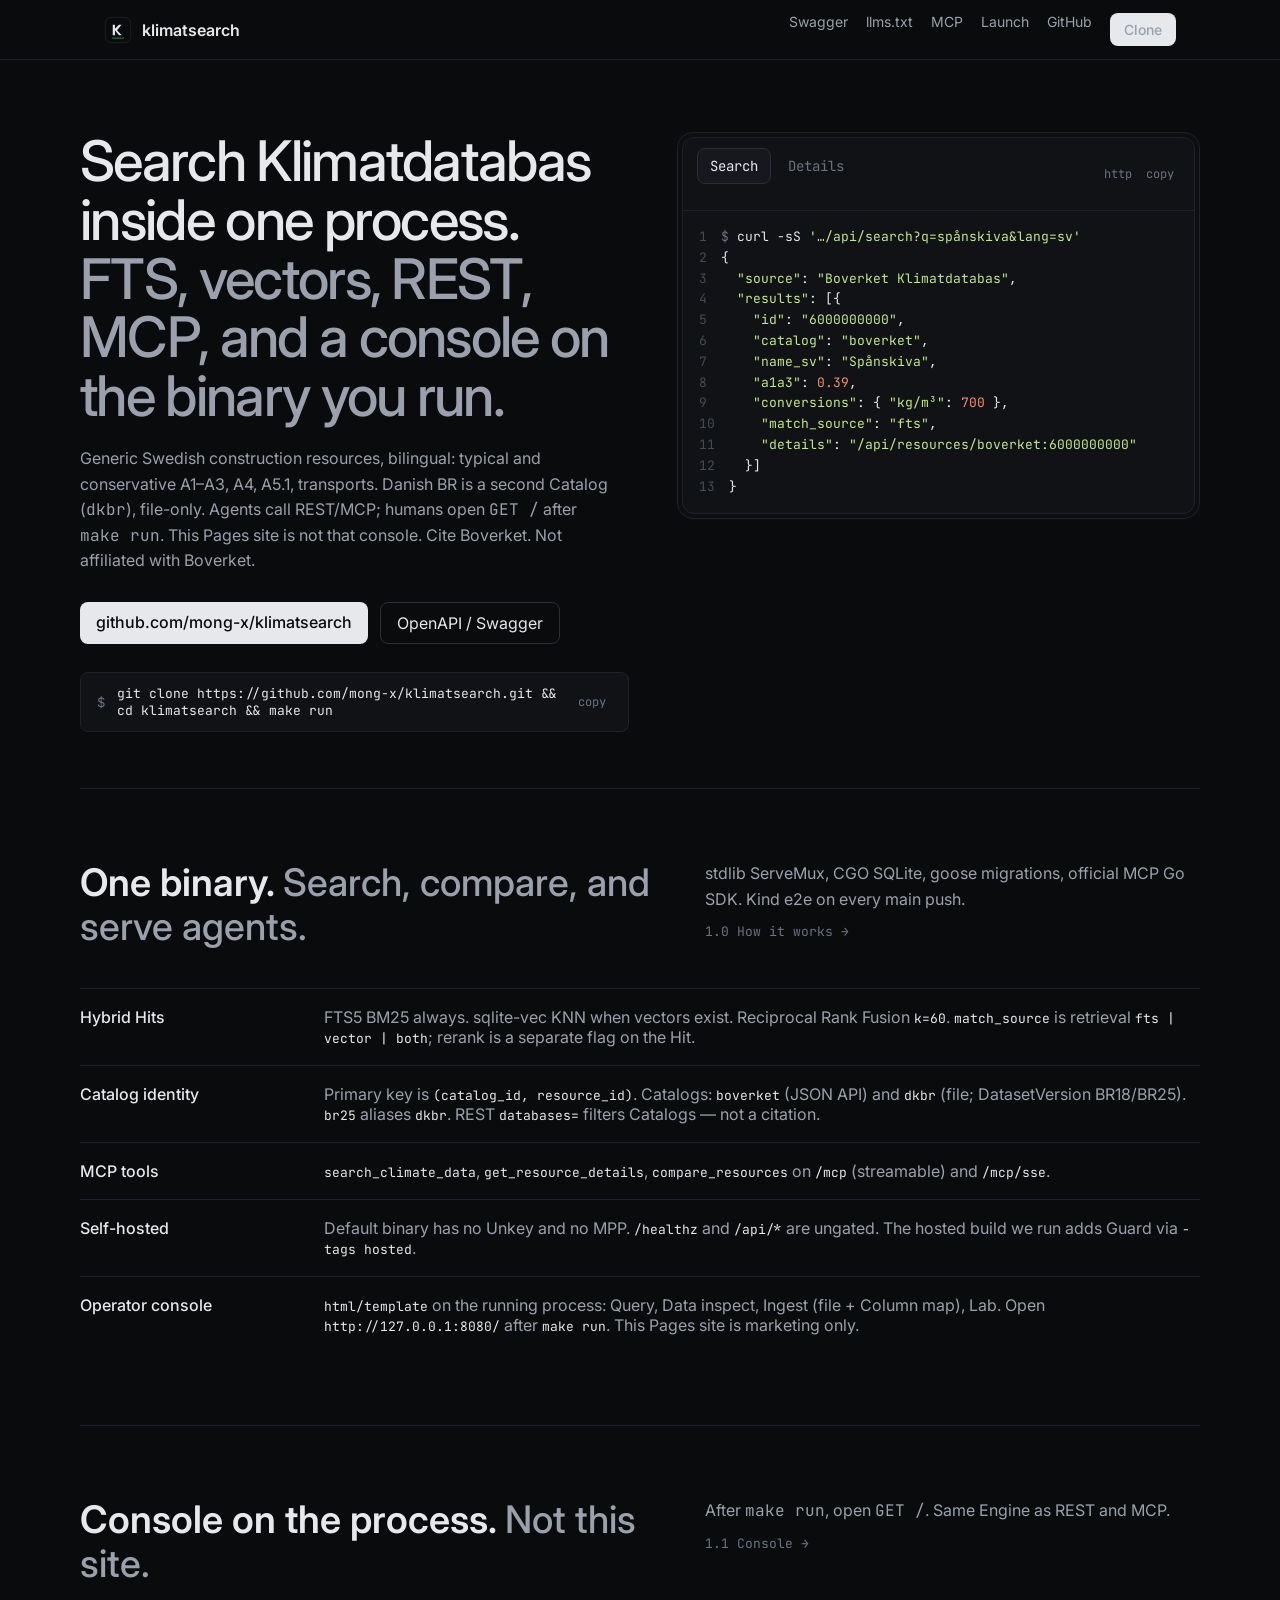
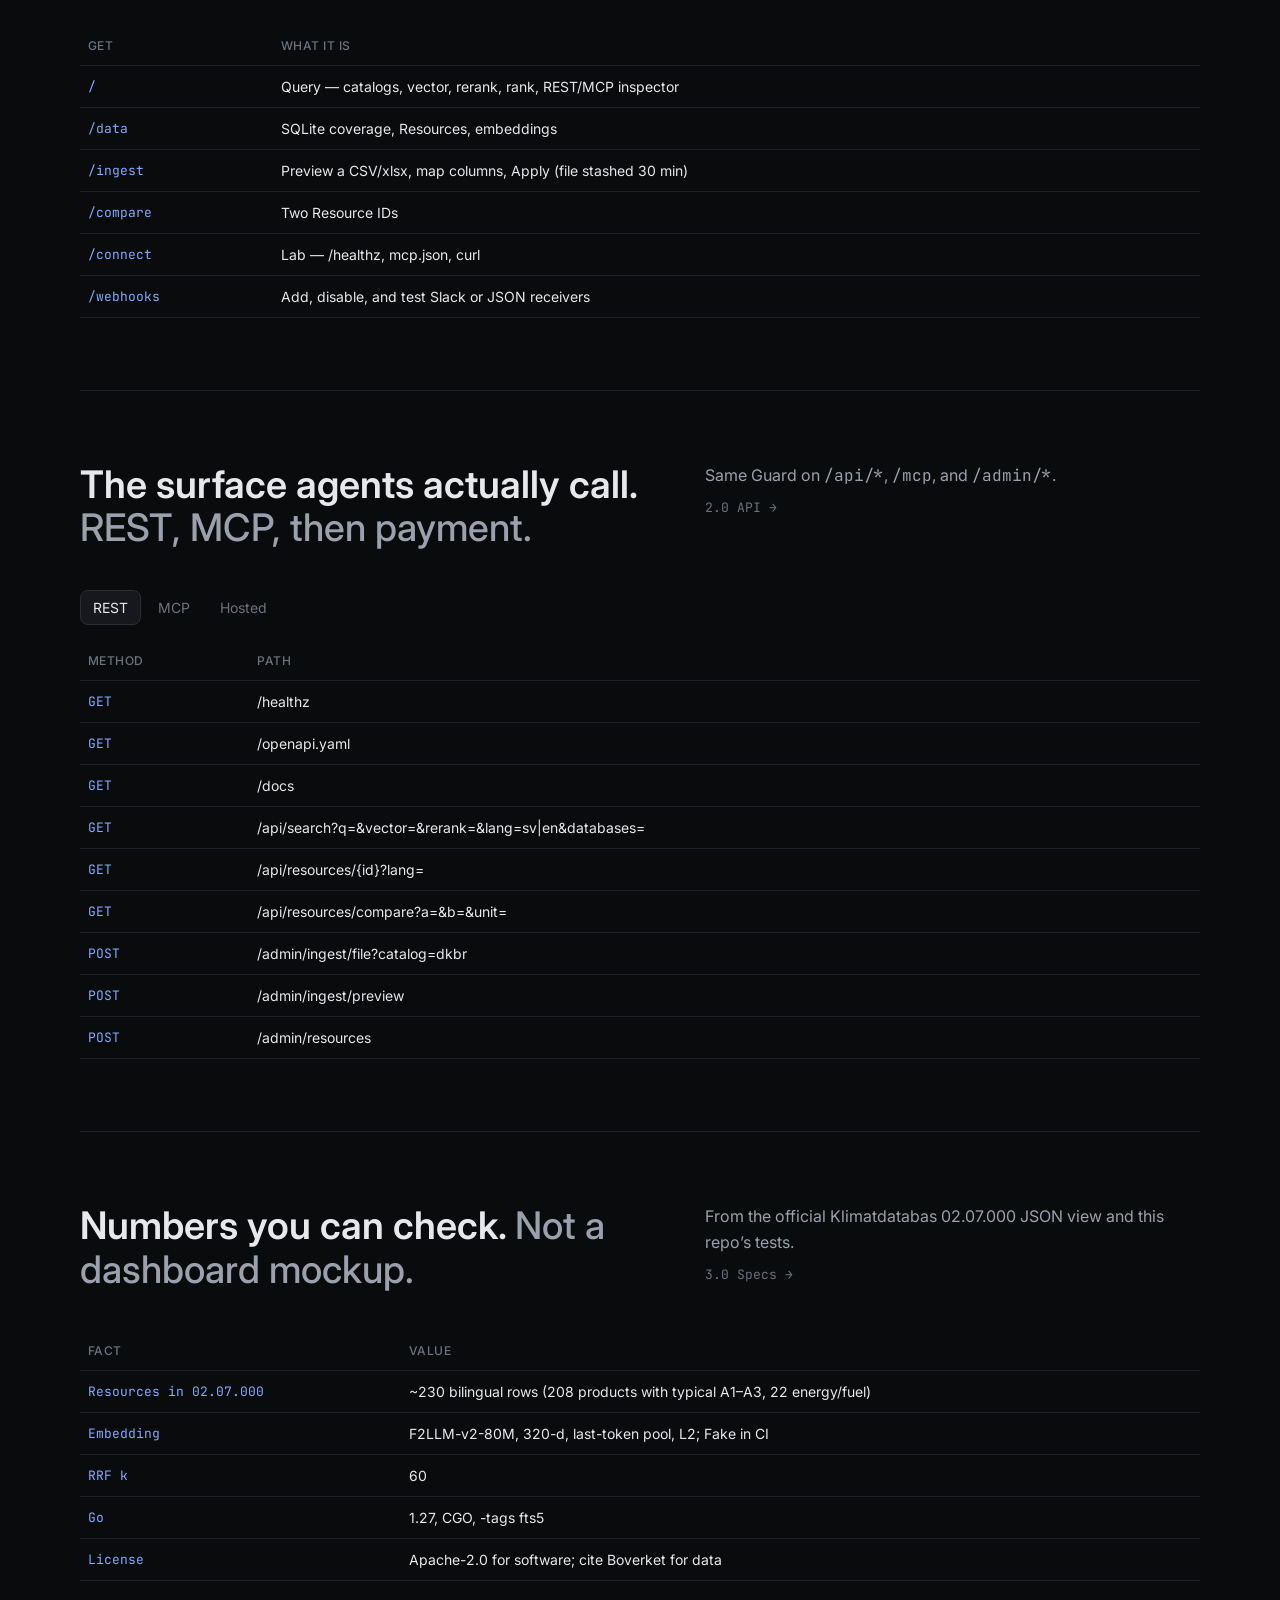
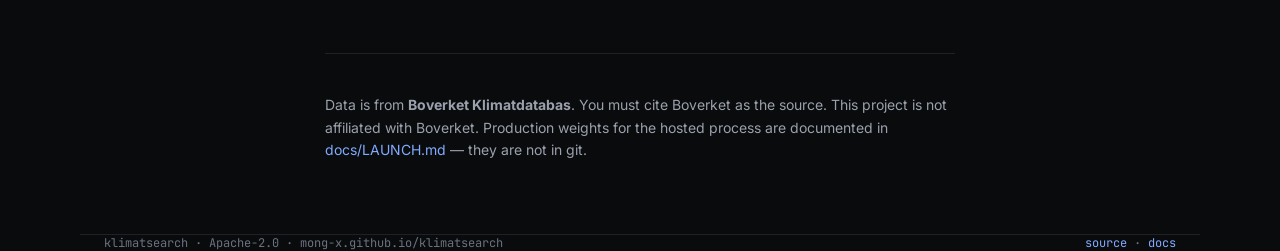
==== commit 7efa07f6: "feat: manage webhooks from the operator console SQLite-backed URLs (add, disable, test, delete) merg" ====
--- a/site/index.html
+++ b/site/index.html
@@ -130,6 +130,7 @@
         <tr><td>/ingest</td><td>Preview a CSV/xlsx, map columns, Apply (file stashed 30 min)</td></tr>
         <tr><td>/compare</td><td>Two Resource IDs</td></tr>
         <tr><td>/connect</td><td>Lab — /healthz, mcp.json, curl</td></tr>
+        <tr><td>/webhooks</td><td>Add, disable, and test Slack or JSON receivers</td></tr>
       </tbody>
     </table>
   </section>
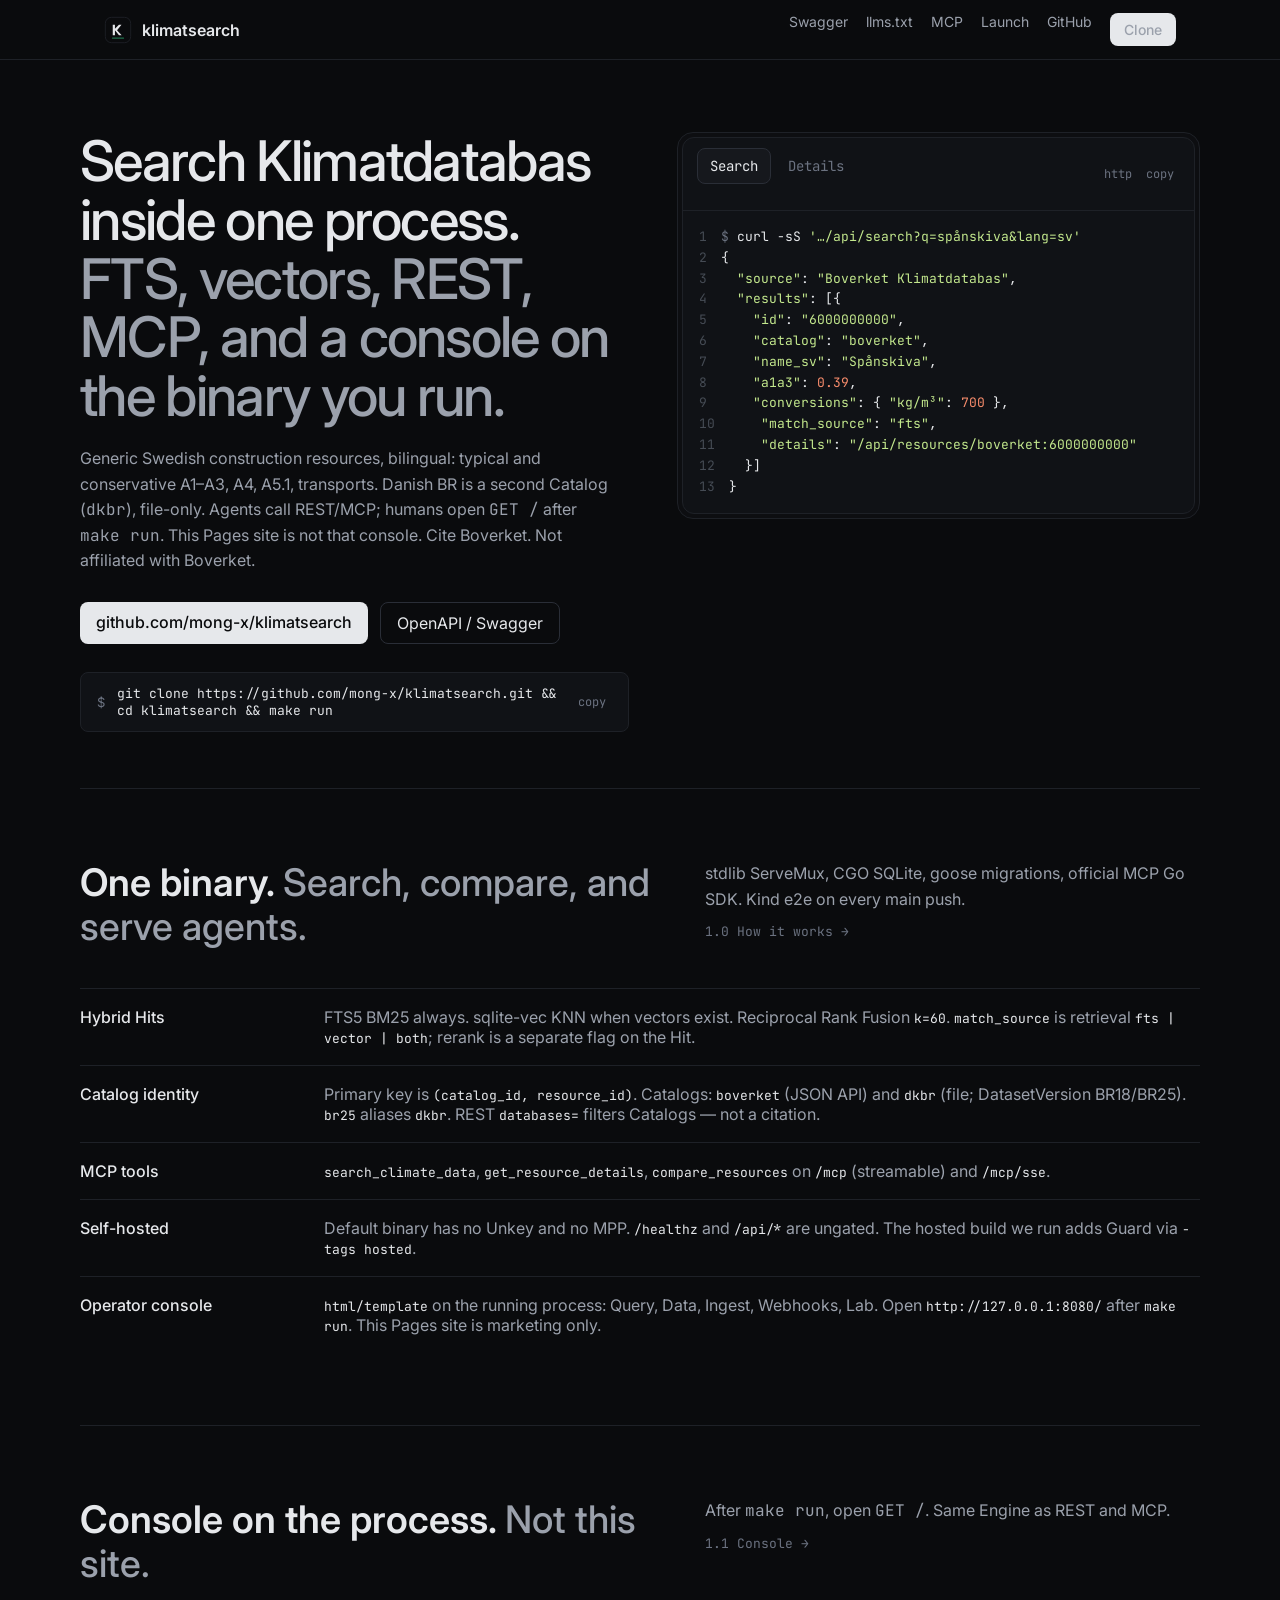
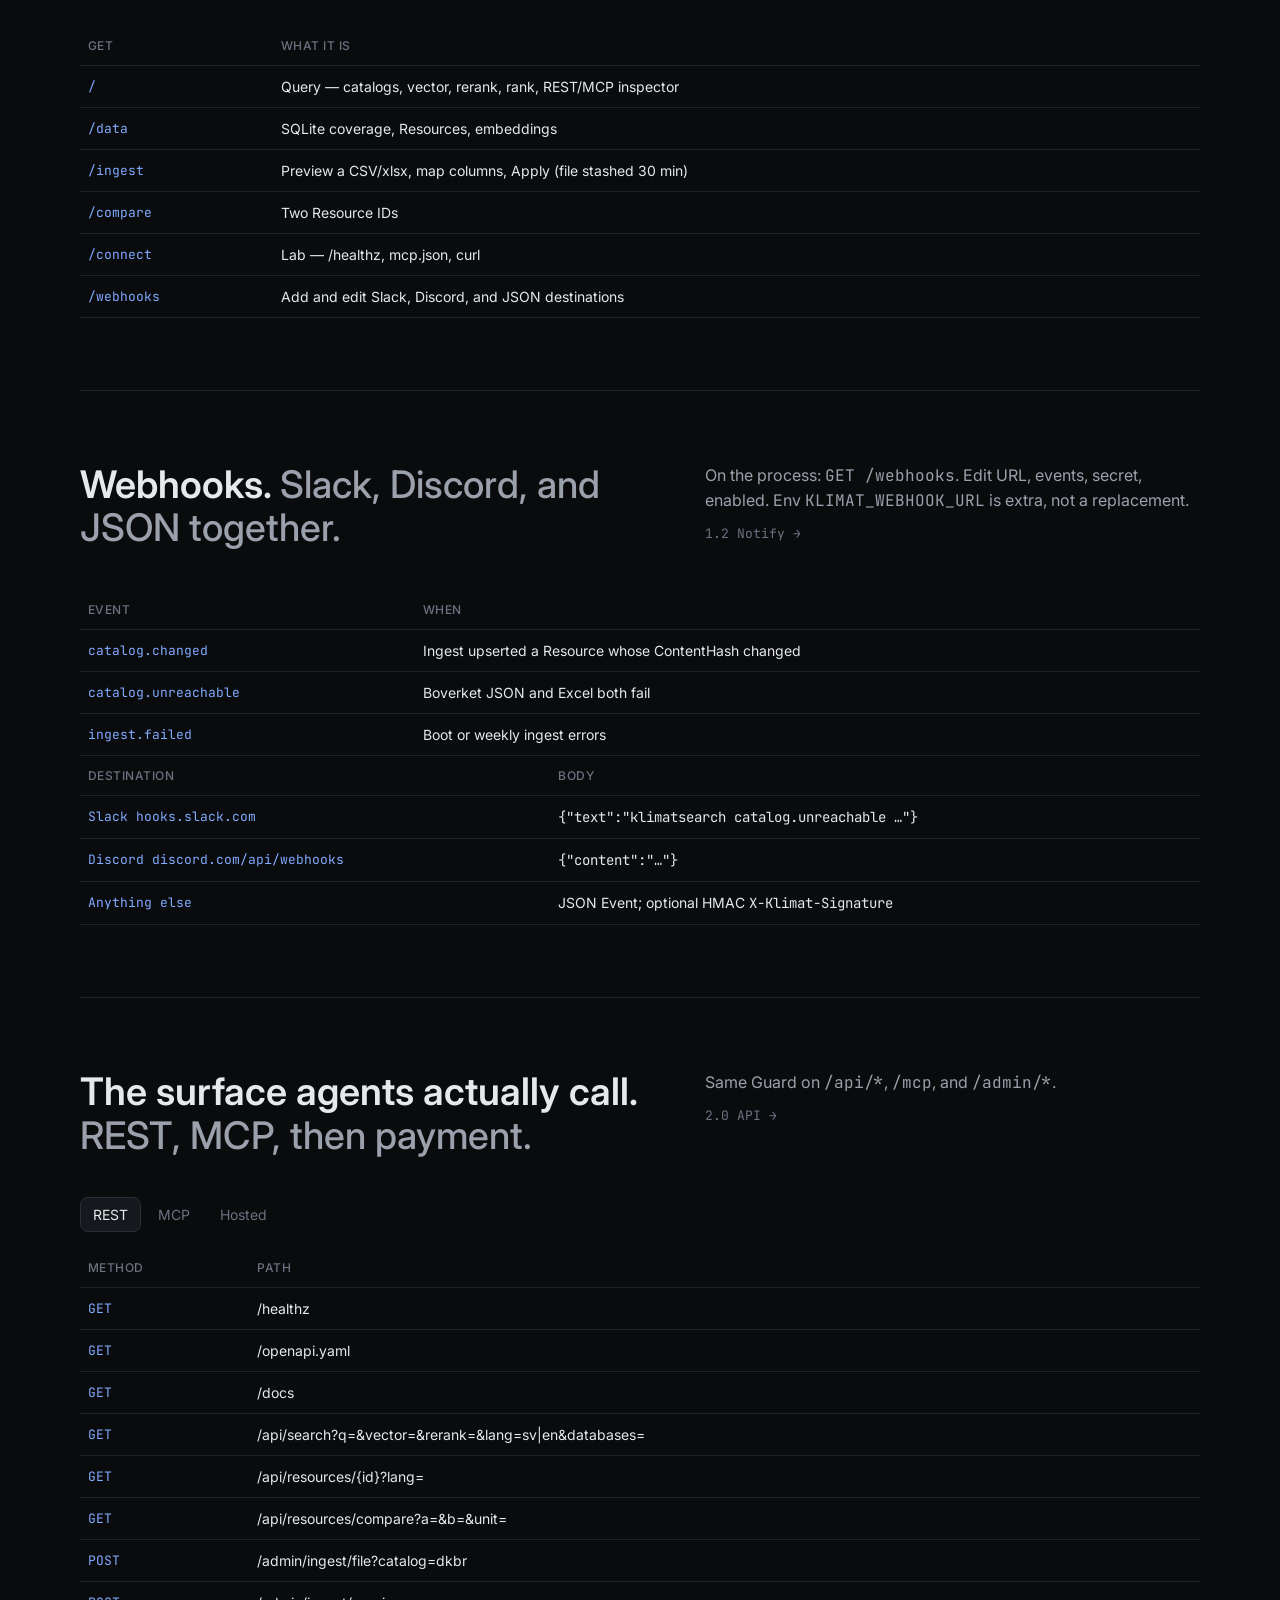
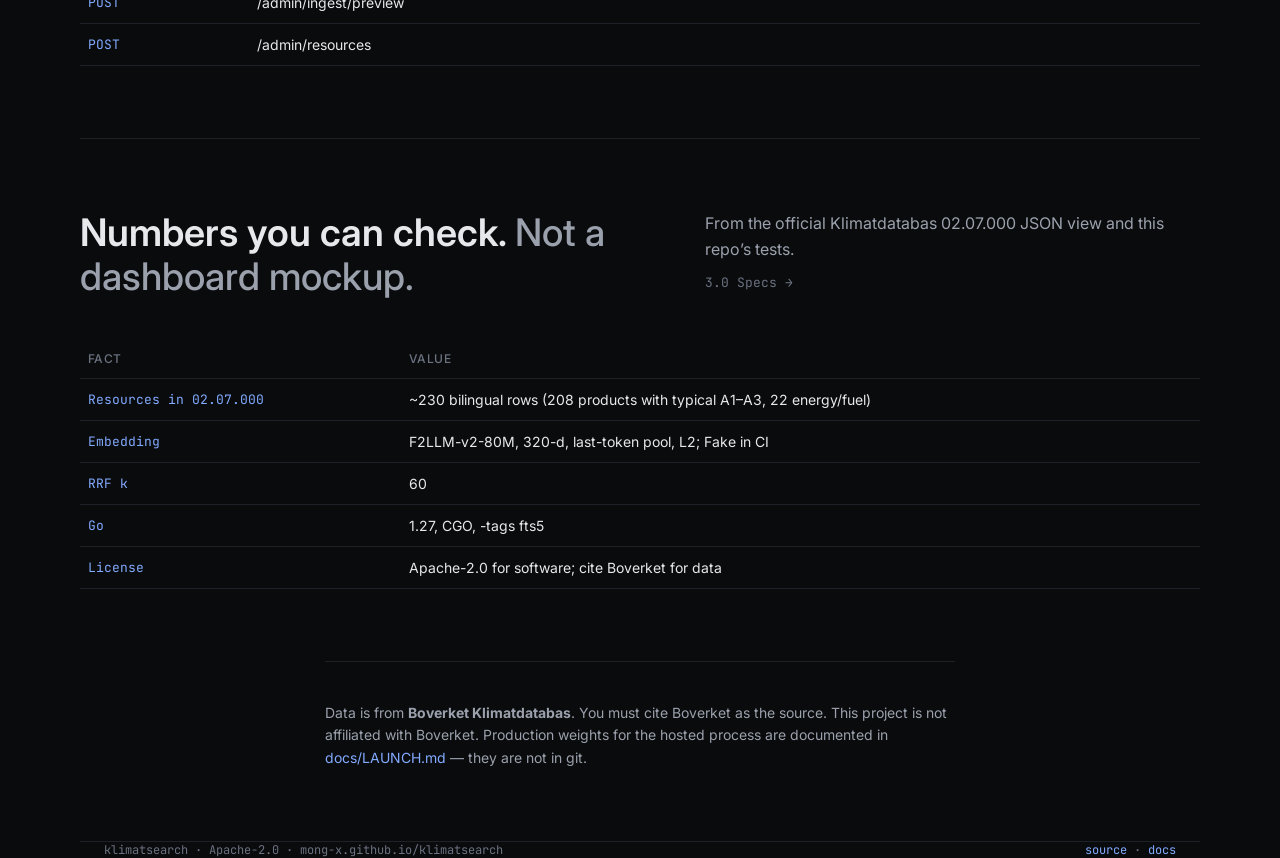
==== commit 35ca7bef: "docs: document webhooks on README and GitHub Pages Events, Slack/Discord/JSON payloads, and GET /web" ====
--- a/site/index.html
+++ b/site/index.html
@@ -110,7 +110,7 @@
       </div>
       <div>
         <dt>Operator console</dt>
-        <dd><code>html/template</code> on the running process: Query, Data inspect, Ingest (file + Column map), Lab. Open <code>http://127.0.0.1:8080/</code> after <code>make run</code>. This Pages site is marketing only.</dd>
+        <dd><code>html/template</code> on the running process: Query, Data, Ingest, Webhooks, Lab. Open <code>http://127.0.0.1:8080/</code> after <code>make run</code>. This Pages site is marketing only.</dd>
       </div>
     </dl>
   </section>
@@ -130,7 +130,32 @@
         <tr><td>/ingest</td><td>Preview a CSV/xlsx, map columns, Apply (file stashed 30 min)</td></tr>
         <tr><td>/compare</td><td>Two Resource IDs</td></tr>
         <tr><td>/connect</td><td>Lab — /healthz, mcp.json, curl</td></tr>
-        <tr><td>/webhooks</td><td>Add, disable, and test Slack or JSON receivers</td></tr>
+        <tr><td>/webhooks</td><td>Add and edit Slack, Discord, and JSON destinations</td></tr>
+      </tbody>
+    </table>
+  </section>
+
+  <section class="wrap sec" id="webhooks">
+    <div class="head">
+      <h2>Webhooks. <span>Slack, Discord, and JSON together.</span></h2>
+      <p class="desc">On the process: <code>GET /webhooks</code>. Edit URL, events, secret, enabled. Env <code>KLIMAT_WEBHOOK_URL</code> is extra, not a replacement.
+        <span class="idx">1.2 Notify →</span>
+      </p>
+    </div>
+    <table class="specs">
+      <thead><tr><th>Event</th><th>When</th></tr></thead>
+      <tbody>
+        <tr><td>catalog.changed</td><td>Ingest upserted a Resource whose ContentHash changed</td></tr>
+        <tr><td>catalog.unreachable</td><td>Boverket JSON and Excel both fail</td></tr>
+        <tr><td>ingest.failed</td><td>Boot or weekly ingest errors</td></tr>
+      </tbody>
+    </table>
+    <table class="specs">
+      <thead><tr><th>Destination</th><th>Body</th></tr></thead>
+      <tbody>
+        <tr><td>Slack hooks.slack.com</td><td><code>{"text":"klimatsearch catalog.unreachable …"}</code></td></tr>
+        <tr><td>Discord discord.com/api/webhooks</td><td><code>{"content":"…"}</code></td></tr>
+        <tr><td>Anything else</td><td>JSON Event; optional HMAC <code>X-Klimat-Signature</code></td></tr>
       </tbody>
     </table>
   </section>
